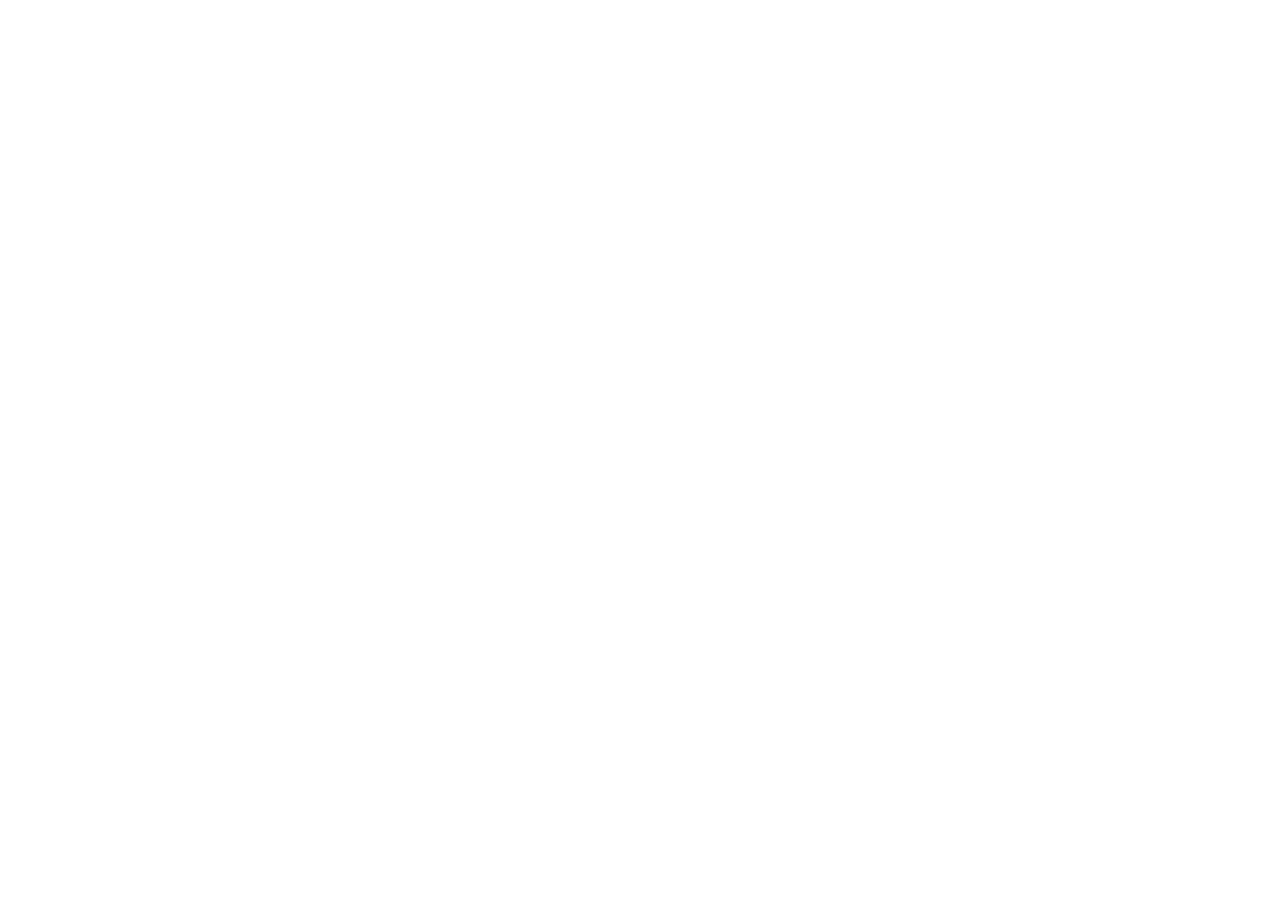
==== index.html @ 42816114 "Created landing page template, along with css and scripts folders" ====
<!doctype html>
<html lang="en">
  <head>
    <meta charset="utf-8">
    <meta name="viewport" content="width=device-width, initial-scale=1">
    <title>MarketNest | Add-tag-line</title>
    <!-- Stylesheets -->
    <link href="https://cdn.jsdelivr.net/npm/bootstrap@5.3.3/dist/css/bootstrap.min.css" rel="stylesheet" integrity="sha384-QWTKZyjpPEjISv5WaRU9OFeRpok6YctnYmDr5pNlyT2bRjXh0JMhjY6hW+ALEwIH" crossorigin="anonymous">
    <link href="css/styles.css" rel="stylesheet"/>
  </head>
  <body>
    <!-- NavBar-->
     <nav></nav>

     <!-- Header Content -->
     <header></header>

     <main>
        <!-- Service Section -->
         <section></section>

     </main>

     <!-- Footer -->
      <footer></footer>

    <!-- Scripts -->
    <script src="https://cdn.jsdelivr.net/npm/bootstrap@5.3.3/dist/js/bootstrap.bundle.min.js" integrity="sha384-YvpcrYf0tY3lHB60NNkmXc5s9fDVZLESaAA55NDzOxhy9GkcIdslK1eN7N6jIeHz" crossorigin="anonymous"></script>
    <script src="https://cdn.jsdelivr.net/npm/@popperjs/core@2.11.8/dist/umd/popper.min.js" integrity="sha384-I7E8VVD/ismYTF4hNIPjVp/Zjvgyol6VFvRkX/vR+Vc4jQkC+hVqc2pM8ODewa9r" crossorigin="anonymous"></script>
    <script src="https://cdn.jsdelivr.net/npm/bootstrap@5.3.3/dist/js/bootstrap.min.js" integrity="sha384-0pUGZvbkm6XF6gxjEnlmuGrJXVbNuzT9qBBavbLwCsOGabYfZo0T0to5eqruptLy" crossorigin="anonymous"></script>
    <script src="js/scripts.js"></script>
  </body>
</html>
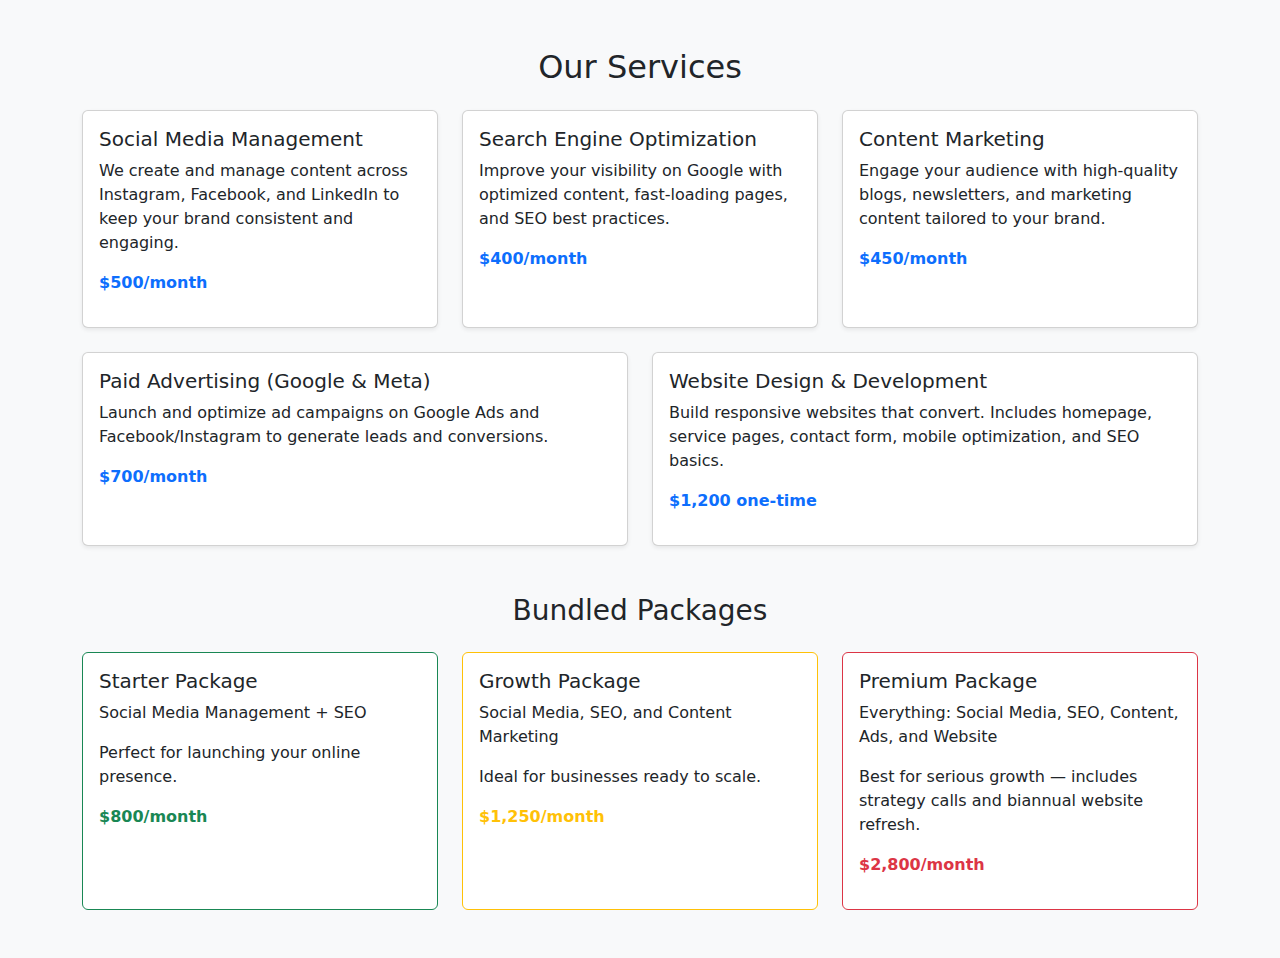
==== commit 38c9205c: "Added Service Section and custom CSS styling" ====
--- a/index.html
+++ b/index.html
@@ -17,7 +17,114 @@
 
      <main>
         <!-- Service Section -->
-         <section></section>
+         <section>
+          <section id="services" class="py-5 bg-light">
+            <div class="container">
+              <h2 class="text-center mb-4">Our Services</h2>
+              <div class="row g-4">
+          
+                <!-- Service Card: Social Media Management -->
+                <div class="col-md-4">
+                  <div class="card h-100 shadow-sm">
+                    <div class="card-body">
+                      <h5 class="card-title">Social Media Management</h5>
+                      <p class="card-text">We create and manage content across Instagram, Facebook, and LinkedIn to keep your brand consistent and engaging.</p>
+                      <p class="text-primary fw-bold">$500/month</p>
+                    </div>
+                  </div>
+                </div>
+          
+                <!-- Service Card: SEO -->
+                <div class="col-md-4">
+                  <div class="card h-100 shadow-sm">
+                    <div class="card-body">
+                      <h5 class="card-title">Search Engine Optimization</h5>
+                      <p class="card-text">Improve your visibility on Google with optimized content, fast-loading pages, and SEO best practices.</p>
+                      <p class="text-primary fw-bold">$400/month</p>
+                    </div>
+                  </div>
+                </div>
+          
+                <!-- Service Card: Content Marketing -->
+                <div class="col-md-4">
+                  <div class="card h-100 shadow-sm">
+                    <div class="card-body">
+                      <h5 class="card-title">Content Marketing</h5>
+                      <p class="card-text">Engage your audience with high-quality blogs, newsletters, and marketing content tailored to your brand.</p>
+                      <p class="text-primary fw-bold">$450/month</p>
+                    </div>
+                  </div>
+                </div>
+          
+                <!-- Service Card: Paid Advertising -->
+                <div class="col-md-6">
+                  <div class="card h-100 shadow-sm">
+                    <div class="card-body">
+                      <h5 class="card-title">Paid Advertising (Google & Meta)</h5>
+                      <p class="card-text">Launch and optimize ad campaigns on Google Ads and Facebook/Instagram to generate leads and conversions.</p>
+                      <p class="text-primary fw-bold">$700/month</p>
+                    </div>
+                  </div>
+                </div>
+          
+                <!-- Service Card: Website Design -->
+                <div class="col-md-6">
+                  <div class="card h-100 shadow-sm">
+                    <div class="card-body">
+                      <h5 class="card-title">Website Design & Development</h5>
+                      <p class="card-text">Build responsive websites that convert. Includes homepage, service pages, contact form, mobile optimization, and SEO basics.</p>
+                      <p class="text-primary fw-bold">$1,200 one-time</p>
+                    </div>
+                  </div>
+                </div>
+          
+              </div>
+          
+              <!-- Bundled Packages -->
+              <div class="mt-5">
+                <h3 class="text-center mb-4">Bundled Packages</h3>
+                <div class="row g-4">
+          
+                  <div class="col-md-4">
+                    <div class="card border-success h-100">
+                      <div class="card-body">
+                        <h5 class="card-title">Starter Package</h5>
+                        <p class="card-text">Social Media Management + SEO</p>
+                        <p class="card-text">Perfect for launching your online presence.</p>
+                        <p class="text-success fw-bold">$800/month</p>
+                      </div>
+                    </div>
+                  </div>
+          
+                  <div class="col-md-4">
+                    <div class="card border-warning h-100">
+                      <div class="card-body">
+                        <h5 class="card-title">Growth Package</h5>
+                        <p class="card-text">Social Media, SEO, and Content Marketing</p>
+                        <p class="card-text">Ideal for businesses ready to scale.</p>
+                        <p class="text-warning fw-bold">$1,250/month</p>
+                      </div>
+                    </div>
+                  </div>
+          
+                  <div class="col-md-4">
+                    <div class="card border-danger h-100">
+                      <div class="card-body">
+                        <h5 class="card-title">Premium Package</h5>
+                        <p class="card-text">Everything: Social Media, SEO, Content, Ads, and Website</p>
+                        <p class="card-text">Best for serious growth — includes strategy calls and biannual website refresh.</p>
+                        <p class="text-danger fw-bold">$2,800/month</p>
+                      </div>
+                    </div>
+                  </div>
+          
+                </div>
+              </div>
+          
+            </div>
+          </section>
+          
+         </section>
 
      </main>
 
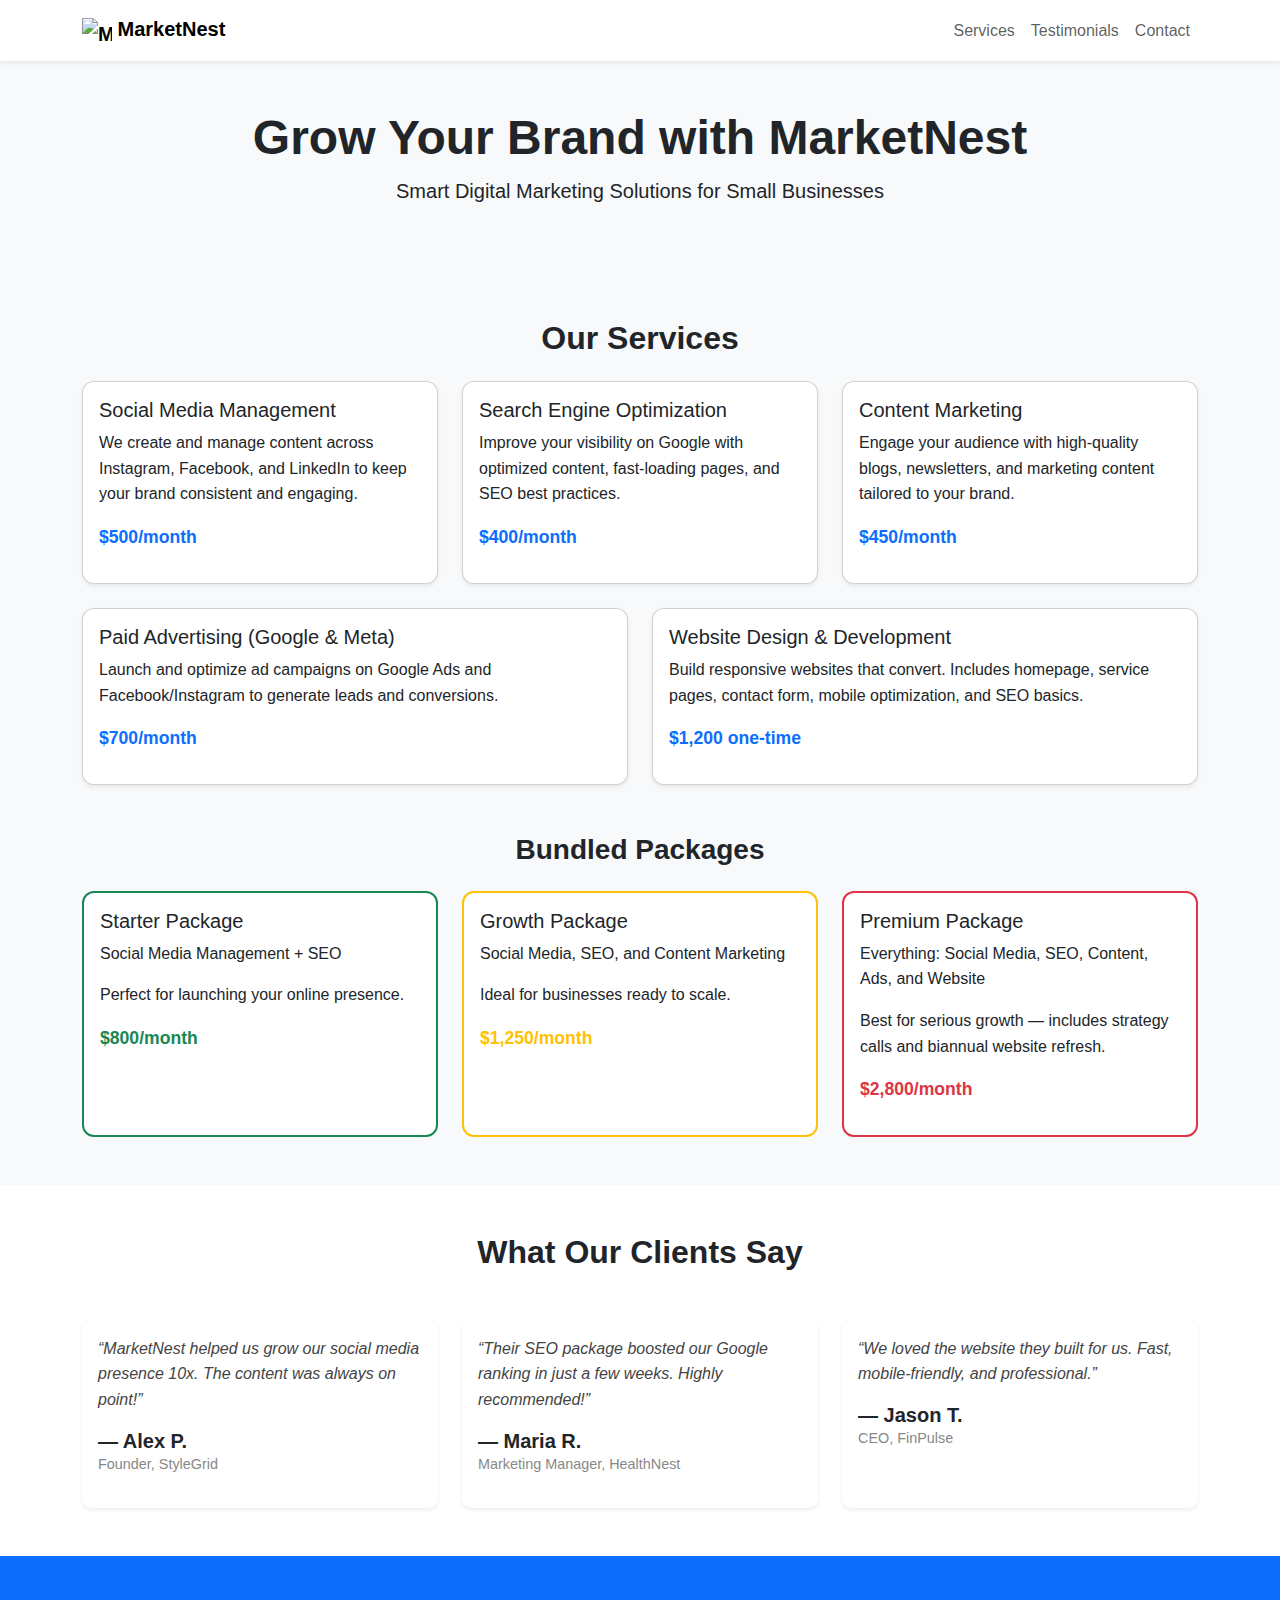
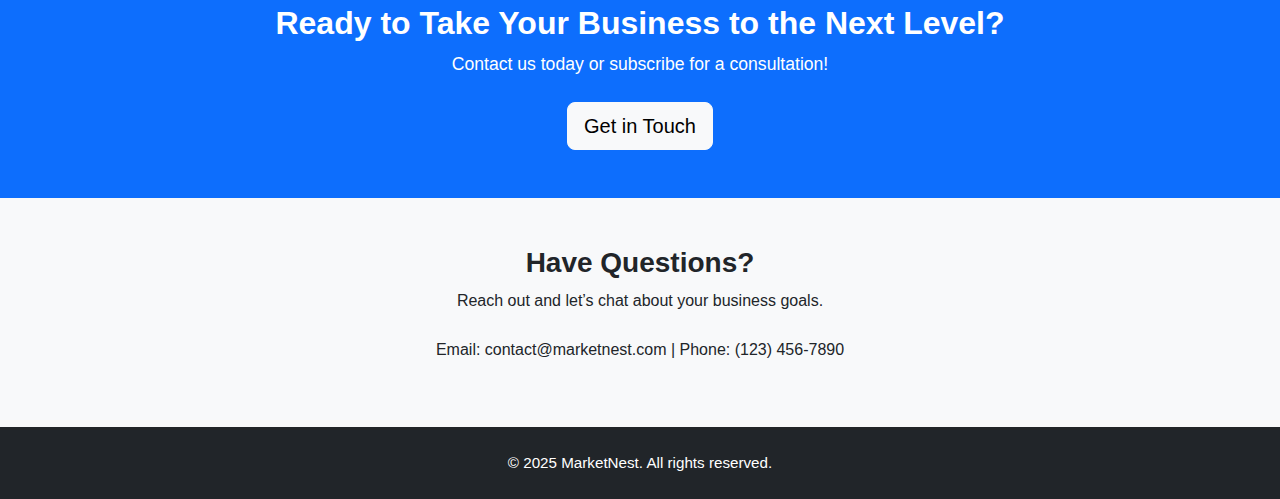
==== commit 8b0f7957: "Initial landing page with services, testimonials, and CTA" ====
--- a/index.html
+++ b/index.html
@@ -3,138 +3,198 @@
   <head>
     <meta charset="utf-8">
     <meta name="viewport" content="width=device-width, initial-scale=1">
-    <title>MarketNest | Add-tag-line</title>
+    <title>MarketNest | Your Digital Growth Partner</title>
     <!-- Stylesheets -->
-    <link href="https://cdn.jsdelivr.net/npm/bootstrap@5.3.3/dist/css/bootstrap.min.css" rel="stylesheet" integrity="sha384-QWTKZyjpPEjISv5WaRU9OFeRpok6YctnYmDr5pNlyT2bRjXh0JMhjY6hW+ALEwIH" crossorigin="anonymous">
-    <link href="css/styles.css" rel="stylesheet"/>
+    <link href="https://cdn.jsdelivr.net/npm/bootstrap@5.3.3/dist/css/bootstrap.min.css" rel="stylesheet">
+    <link href="style.css" rel="stylesheet"/>
   </head>
   <body>
-    <!-- NavBar-->
-     <nav></nav>
-
-     <!-- Header Content -->
-     <header></header>
-
-     <main>
-        <!-- Service Section -->
-         <section>
-          <section id="services" class="py-5 bg-light">
-            <div class="container">
-              <h2 class="text-center mb-4">Our Services</h2>
-              <div class="row g-4">
-          
-                <!-- Service Card: Social Media Management -->
-                <div class="col-md-4">
-                  <div class="card h-100 shadow-sm">
-                    <div class="card-body">
-                      <h5 class="card-title">Social Media Management</h5>
-                      <p class="card-text">We create and manage content across Instagram, Facebook, and LinkedIn to keep your brand consistent and engaging.</p>
-                      <p class="text-primary fw-bold">$500/month</p>
-                    </div>
+
+    <!-- NavBar -->
+    <nav class="navbar navbar-expand-lg navbar-light bg-white shadow-sm">
+      <div class="container">
+        <a class="navbar-brand fw-bold" href="#">
+          <img src="logo.png" alt="MarketNest Logo" width="30" height="30" class="d-inline-block align-text-top">
+          MarketNest
+        </a>
+        <button class="navbar-toggler" type="button" data-bs-toggle="collapse" data-bs-target="#navbarNav">
+          <span class="navbar-toggler-icon"></span>
+        </button>
+        <div class="collapse navbar-collapse" id="navbarNav">
+          <ul class="navbar-nav ms-auto">
+            <li class="nav-item"><a class="nav-link" href="#services">Services</a></li>
+            <li class="nav-item"><a class="nav-link" href="#testimonials">Testimonials</a></li>
+            <li class="nav-item"><a class="nav-link" href="#contact">Contact</a></li>
+          </ul>
+        </div>
+      </div>
+    </nav>
+
+    <!-- Header -->
+    <header class="py-5 bg-light text-center">
+      <div class="container">
+        <h1 class="display-5 fw-bold">Grow Your Brand with MarketNest</h1>
+        <p class="lead">Smart Digital Marketing Solutions for Small Businesses</p>
+      </div>
+    </header>
+
+    <main>
+      <!-- Services Section -->
+      <section id="services" class="py-5 bg-light">
+        <div class="container">
+          <h2 class="text-center mb-4">Our Services</h2>
+          <div class="row g-4">
+            <div class="col-md-4">
+              <div class="card h-100 shadow-sm">
+                <div class="card-body">
+                  <h5 class="card-title">Social Media Management</h5>
+                  <p class="card-text">We create and manage content across Instagram, Facebook, and LinkedIn to keep your brand consistent and engaging.</p>
+                  <p class="text-primary fw-bold">$500/month</p>
+                </div>
+              </div>
+            </div>
+            <div class="col-md-4">
+              <div class="card h-100 shadow-sm">
+                <div class="card-body">
+                  <h5 class="card-title">Search Engine Optimization</h5>
+                  <p class="card-text">Improve your visibility on Google with optimized content, fast-loading pages, and SEO best practices.</p>
+                  <p class="text-primary fw-bold">$400/month</p>
+                </div>
+              </div>
+            </div>
+            <div class="col-md-4">
+              <div class="card h-100 shadow-sm">
+                <div class="card-body">
+                  <h5 class="card-title">Content Marketing</h5>
+                  <p class="card-text">Engage your audience with high-quality blogs, newsletters, and marketing content tailored to your brand.</p>
+                  <p class="text-primary fw-bold">$450/month</p>
+                </div>
+              </div>
+            </div>
+            <div class="col-md-6">
+              <div class="card h-100 shadow-sm">
+                <div class="card-body">
+                  <h5 class="card-title">Paid Advertising (Google & Meta)</h5>
+                  <p class="card-text">Launch and optimize ad campaigns on Google Ads and Facebook/Instagram to generate leads and conversions.</p>
+                  <p class="text-primary fw-bold">$700/month</p>
+                </div>
+              </div>
+            </div>
+            <div class="col-md-6">
+              <div class="card h-100 shadow-sm">
+                <div class="card-body">
+                  <h5 class="card-title">Website Design & Development</h5>
+                  <p class="card-text">Build responsive websites that convert. Includes homepage, service pages, contact form, mobile optimization, and SEO basics.</p>
+                  <p class="text-primary fw-bold">$1,200 one-time</p>
+                </div>
+              </div>
+            </div>
+          </div>
+
+          <!-- Bundled Packages -->
+          <div class="mt-5">
+            <h3 class="text-center mb-4">Bundled Packages</h3>
+            <div class="row g-4">
+              <div class="col-md-4">
+                <div class="card border-success h-100">
+                  <div class="card-body">
+                    <h5 class="card-title">Starter Package</h5>
+                    <p class="card-text">Social Media Management + SEO</p>
+                    <p class="card-text">Perfect for launching your online presence.</p>
+                    <p class="text-success fw-bold">$800/month</p>
                   </div>
                 </div>
-          
-                <!-- Service Card: SEO -->
-                <div class="col-md-4">
-                  <div class="card h-100 shadow-sm">
-                    <div class="card-body">
-                      <h5 class="card-title">Search Engine Optimization</h5>
-                      <p class="card-text">Improve your visibility on Google with optimized content, fast-loading pages, and SEO best practices.</p>
-                      <p class="text-primary fw-bold">$400/month</p>
-                    </div>
+              </div>
+              <div class="col-md-4">
+                <div class="card border-warning h-100">
+                  <div class="card-body">
+                    <h5 class="card-title">Growth Package</h5>
+                    <p class="card-text">Social Media, SEO, and Content Marketing</p>
+                    <p class="card-text">Ideal for businesses ready to scale.</p>
+                    <p class="text-warning fw-bold">$1,250/month</p>
                   </div>
                 </div>
-          
-                <!-- Service Card: Content Marketing -->
-                <div class="col-md-4">
-                  <div class="card h-100 shadow-sm">
-                    <div class="card-body">
-                      <h5 class="card-title">Content Marketing</h5>
-                      <p class="card-text">Engage your audience with high-quality blogs, newsletters, and marketing content tailored to your brand.</p>
-                      <p class="text-primary fw-bold">$450/month</p>
-                    </div>
+              </div>
+              <div class="col-md-4">
+                <div class="card border-danger h-100">
+                  <div class="card-body">
+                    <h5 class="card-title">Premium Package</h5>
+                    <p class="card-text">Everything: Social Media, SEO, Content, Ads, and Website</p>
+                    <p class="card-text">Best for serious growth — includes strategy calls and biannual website refresh.</p>
+                    <p class="text-danger fw-bold">$2,800/month</p>
                   </div>
                 </div>
-          
-                <!-- Service Card: Paid Advertising -->
-                <div class="col-md-6">
-                  <div class="card h-100 shadow-sm">
-                    <div class="card-body">
-                      <h5 class="card-title">Paid Advertising (Google & Meta)</h5>
-                      <p class="card-text">Launch and optimize ad campaigns on Google Ads and Facebook/Instagram to generate leads and conversions.</p>
-                      <p class="text-primary fw-bold">$700/month</p>
-                    </div>
-                  </div>
-                </div>
-          
-                <!-- Service Card: Website Design -->
-                <div class="col-md-6">
-                  <div class="card h-100 shadow-sm">
-                    <div class="card-body">
-                      <h5 class="card-title">Website Design & Development</h5>
-                      <p class="card-text">Build responsive websites that convert. Includes homepage, service pages, contact form, mobile optimization, and SEO basics.</p>
-                      <p class="text-primary fw-bold">$1,200 one-time</p>
-                    </div>
-                  </div>
-                </div>
-          
-              </div>
-          
-              <!-- Bundled Packages -->
-              <div class="mt-5">
-                <h3 class="text-center mb-4">Bundled Packages</h3>
-                <div class="row g-4">
-          
-                  <div class="col-md-4">
-                    <div class="card border-success h-100">
-                      <div class="card-body">
-                        <h5 class="card-title">Starter Package</h5>
-                        <p class="card-text">Social Media Management + SEO</p>
-                        <p class="card-text">Perfect for launching your online presence.</p>
-                        <p class="text-success fw-bold">$800/month</p>
-                      </div>
-                    </div>
-                  </div>
-          
-                  <div class="col-md-4">
-                    <div class="card border-warning h-100">
-                      <div class="card-body">
-                        <h5 class="card-title">Growth Package</h5>
-                        <p class="card-text">Social Media, SEO, and Content Marketing</p>
-                        <p class="card-text">Ideal for businesses ready to scale.</p>
-                        <p class="text-warning fw-bold">$1,250/month</p>
-                      </div>
-                    </div>
-                  </div>
-          
-                  <div class="col-md-4">
-                    <div class="card border-danger h-100">
-                      <div class="card-body">
-                        <h5 class="card-title">Premium Package</h5>
-                        <p class="card-text">Everything: Social Media, SEO, Content, Ads, and Website</p>
-                        <p class="card-text">Best for serious growth — includes strategy calls and biannual website refresh.</p>
-                        <p class="text-danger fw-bold">$2,800/month</p>
-                      </div>
-                    </div>
-                  </div>
-          
-                </div>
-              </div>
-          
-            </div>
-          </section>
-          
-         </section>
-
-     </main>
-
-     <!-- Footer -->
-      <footer></footer>
+              </div>
+            </div>
+          </div>
+
+        </div>
+      </section>
+
+      <!-- Testimonials Section -->
+      <section id="testimonials" class="py-5 bg-white">
+        <div class="container">
+          <h2 class="text-center mb-5">What Our Clients Say</h2>
+          <div class="row g-4">
+            <div class="col-md-4">
+              <div class="card h-100 shadow-sm">
+                <div class="card-body">
+                  <p class="card-text">“MarketNest helped us grow our social media presence 10x. The content was always on point!”</p>
+                  <h5 class="card-title mt-3 mb-0">— Alex P.</h5>
+                  <p class="text-muted">Founder, StyleGrid</p>
+                </div>
+              </div>
+            </div>
+            <div class="col-md-4">
+              <div class="card h-100 shadow-sm">
+                <div class="card-body">
+                  <p class="card-text">“Their SEO package boosted our Google ranking in just a few weeks. Highly recommended!”</p>
+                  <h5 class="card-title mt-3 mb-0">— Maria R.</h5>
+                  <p class="text-muted">Marketing Manager, HealthNest</p>
+                </div>
+              </div>
+            </div>
+            <div class="col-md-4">
+              <div class="card h-100 shadow-sm">
+                <div class="card-body">
+                  <p class="card-text">“We loved the website they built for us. Fast, mobile-friendly, and professional.”</p>
+                  <h5 class="card-title mt-3 mb-0">— Jason T.</h5>
+                  <p class="text-muted">CEO, FinPulse</p>
+                </div>
+              </div>
+            </div>
+          </div>
+        </div>
+      </section>
+
+      <!-- Call to Action -->
+      <section id="cta" class="py-5 bg-primary text-white text-center">
+        <div class="container">
+          <h2>Ready to Take Your Business to the Next Level?</h2>
+          <p class="mb-4">Contact us today or subscribe for a consultation!</p>
+          <a href="#contact" class="btn btn-light btn-lg">Get in Touch</a>
+        </div>
+      </section>
+
+      <!-- Contact Teaser -->
+      <section id="contact" class="py-5 bg-light text-center">
+        <div class="container">
+          <h3>Have Questions?</h3>
+          <p class="mb-4">Reach out and let’s chat about your business goals.</p>
+          <p>Email: contact@marketnest.com | Phone: (123) 456-7890</p>
+        </div>
+      </section>
+    </main>
+
+    <!-- Footer -->
+    <footer class="py-4 bg-dark text-white text-center">
+      <div class="container">
+        <p class="mb-0">&copy; 2025 MarketNest. All rights reserved.</p>
+      </div>
+    </footer>
 
     <!-- Scripts -->
-    <script src="https://cdn.jsdelivr.net/npm/bootstrap@5.3.3/dist/js/bootstrap.bundle.min.js" integrity="sha384-YvpcrYf0tY3lHB60NNkmXc5s9fDVZLESaAA55NDzOxhy9GkcIdslK1eN7N6jIeHz" crossorigin="anonymous"></script>
-    <script src="https://cdn.jsdelivr.net/npm/@popperjs/core@2.11.8/dist/umd/popper.min.js" integrity="sha384-I7E8VVD/ismYTF4hNIPjVp/Zjvgyol6VFvRkX/vR+Vc4jQkC+hVqc2pM8ODewa9r" crossorigin="anonymous"></script>
-    <script src="https://cdn.jsdelivr.net/npm/bootstrap@5.3.3/dist/js/bootstrap.min.js" integrity="sha384-0pUGZvbkm6XF6gxjEnlmuGrJXVbNuzT9qBBavbLwCsOGabYfZo0T0to5eqruptLy" crossorigin="anonymous"></script>
+    <script src="https://cdn.jsdelivr.net/npm/bootstrap@5.3.3/dist/js/bootstrap.bundle.min.js"></script>
     <script src="js/scripts.js"></script>
   </body>
-</html>+</html>
--- a/style.css
+++ b/style.css
@@ -0,0 +1,96 @@
+/* General page styling */
+body {
+    font-family: 'Segoe UI', Tahoma, Geneva, Verdana, sans-serif;
+    line-height: 1.6;
+    background-color: #f8f9fa;
+  }
+  
+  /* Section Titles */
+  h2, h3 {
+    font-weight: 700;
+  }
+  
+  /* Service Cards */
+  .card {
+    border-radius: 12px;
+    transition: transform 0.2s ease, box-shadow 0.2s ease;
+  }
+  
+  .card:hover {
+    transform: translateY(-5px);
+    box-shadow: 0 10px 20px rgba(0,0,0,0.1);
+  }
+  
+  /* Price Styling */
+  .card .fw-bold {
+    font-size: 1.1rem;
+    margin-top: 10px;
+  }
+  
+  /* Section Padding */
+  section {
+    padding-top: 3rem;
+    padding-bottom: 3rem;
+  }
+  
+  /* Bundled Package Cards */
+  .card.border-success {
+    border-width: 2px !important;
+  }
+  .card.border-warning {
+    border-width: 2px !important;
+  }
+  .card.border-danger {
+    border-width: 2px !important;
+  }
+  
+
+  /* Testimonials Section */
+#testimonials .card {
+  border-radius: 10px;
+  border: none;
+  transition: transform 0.3s ease, box-shadow 0.3s ease;
+}
+
+#testimonials .card:hover {
+  transform: translateY(-5px);
+  box-shadow: 0 12px 24px rgba(0, 0, 0, 0.08);
+}
+
+#testimonials .card-text {
+  font-style: italic;
+  color: #444;
+}
+
+#testimonials .card-title {
+  font-weight: 600;
+  margin-top: 1rem;
+}
+
+#testimonials .text-muted {
+  font-size: 0.9rem;
+  color: #888 !important;
+}
+
+/* Call to Action */
+#cta h2 {
+  font-size: 2rem;
+}
+#cta p {
+  font-size: 1.1rem;
+}
+
+/* Footer */
+footer {
+  font-size: 0.95rem;
+}
+
+/* Responsive Fixes */
+@media (max-width: 768px) {
+  .navbar-brand {
+    font-size: 1.2rem;
+  }
+  #cta h2 {
+    font-size: 1.5rem;
+  }
+}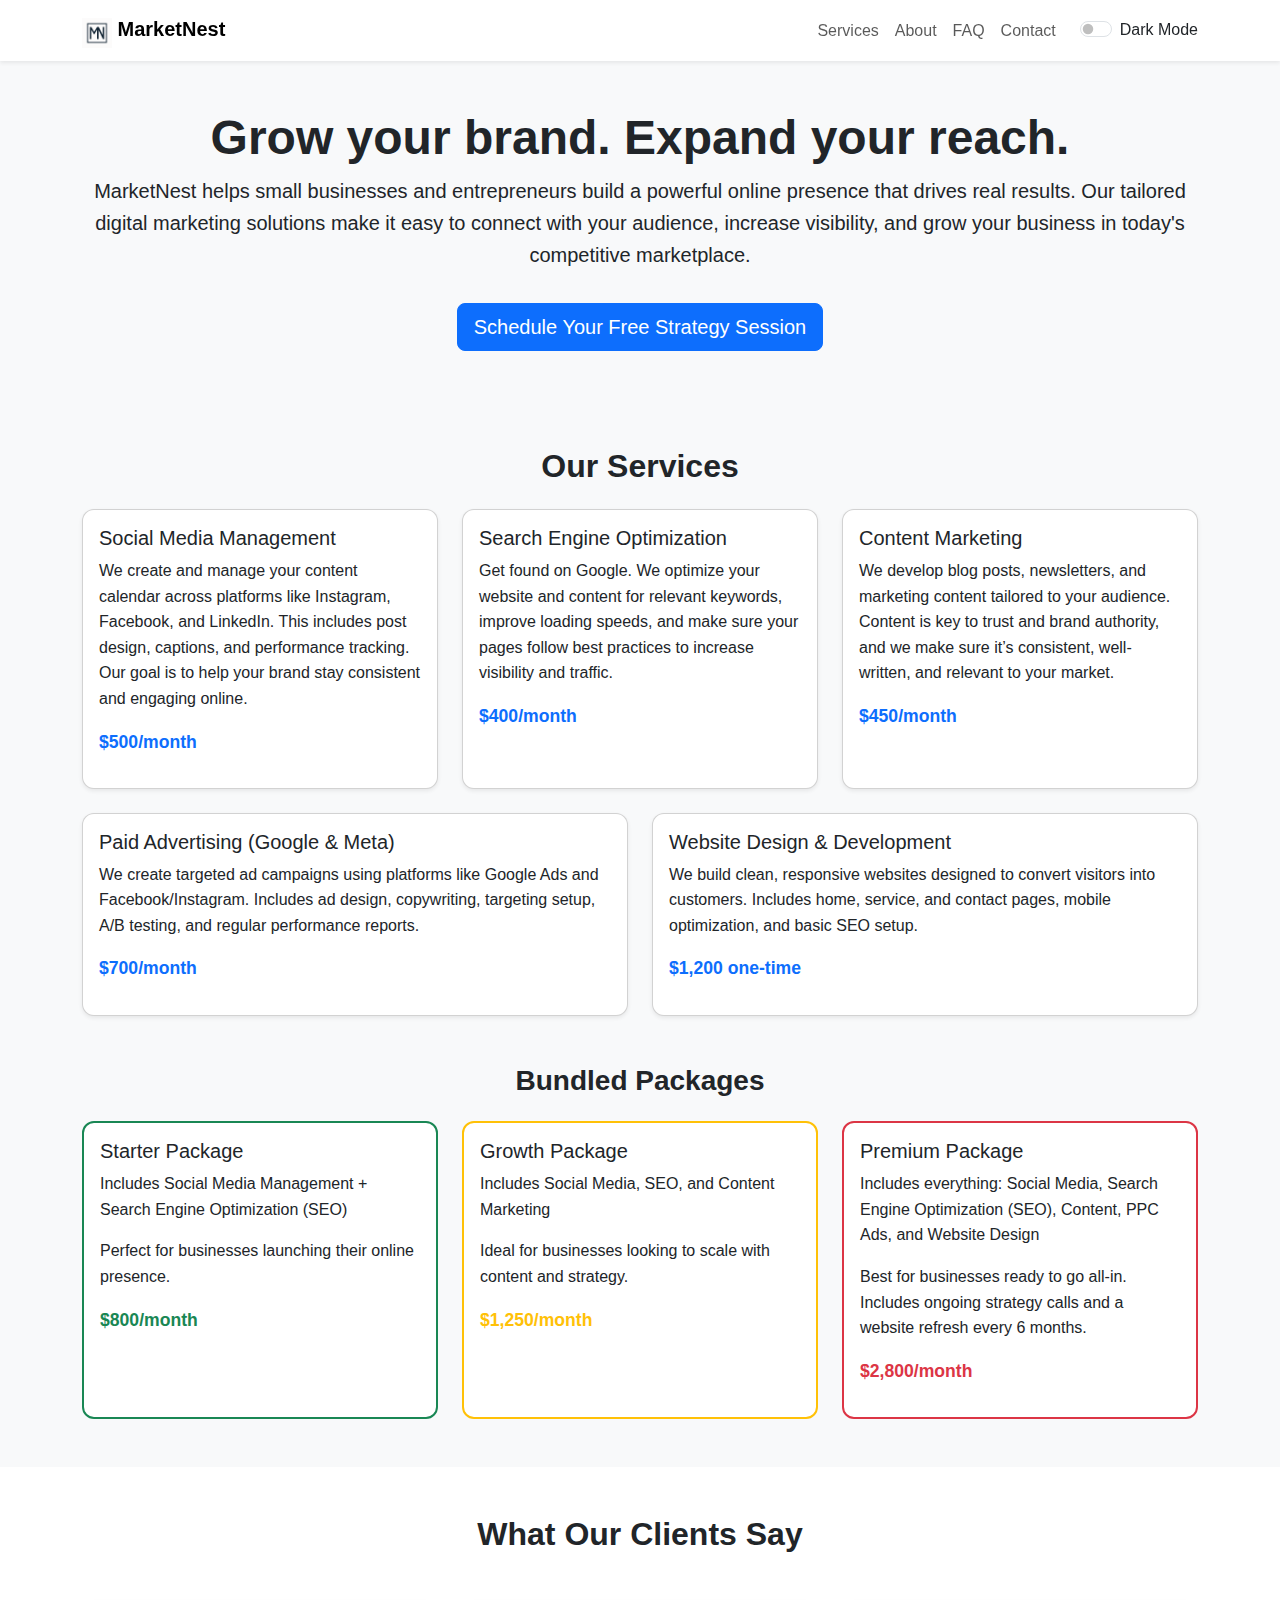
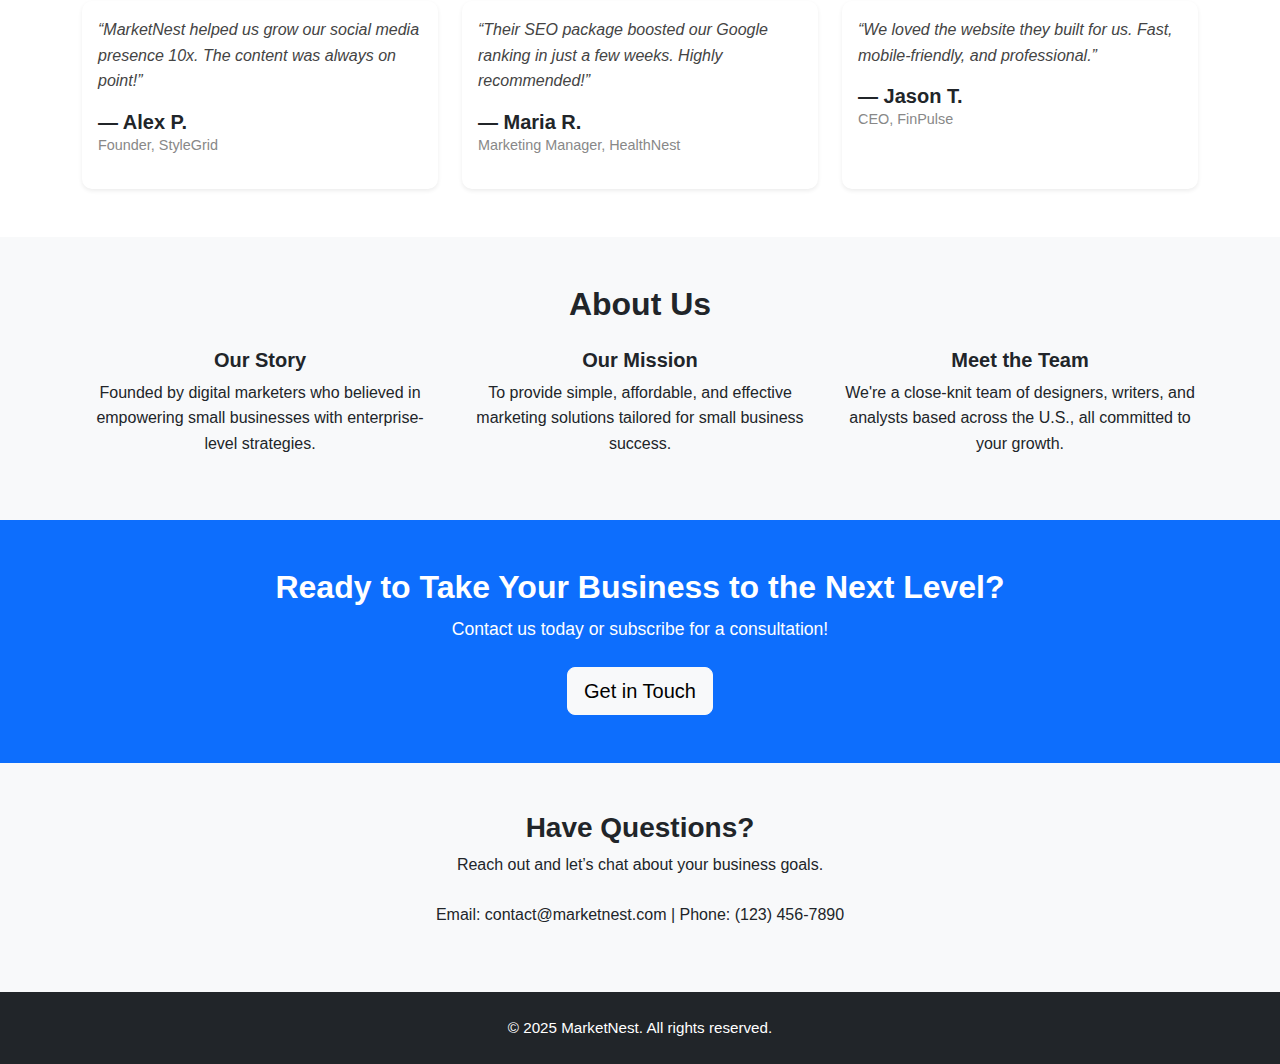
==== commit b1c3c966: "Updated the landing page, added links to each tab and also added the nav and other sections just for" ====
--- a/index.html
+++ b/index.html
@@ -1,200 +1,245 @@
 <!doctype html>
 <html lang="en">
-  <head>
-    <meta charset="utf-8">
-    <meta name="viewport" content="width=device-width, initial-scale=1">
-    <title>MarketNest | Your Digital Growth Partner</title>
-    <!-- Stylesheets -->
-    <link href="https://cdn.jsdelivr.net/npm/bootstrap@5.3.3/dist/css/bootstrap.min.css" rel="stylesheet">
-    <link href="style.css" rel="stylesheet"/>
-  </head>
-  <body>
-
-    <!-- NavBar -->
-    <nav class="navbar navbar-expand-lg navbar-light bg-white shadow-sm">
-      <div class="container">
-        <a class="navbar-brand fw-bold" href="#">
-          <img src="logo.png" alt="MarketNest Logo" width="30" height="30" class="d-inline-block align-text-top">
-          MarketNest
-        </a>
-        <button class="navbar-toggler" type="button" data-bs-toggle="collapse" data-bs-target="#navbarNav">
-          <span class="navbar-toggler-icon"></span>
-        </button>
-        <div class="collapse navbar-collapse" id="navbarNav">
-          <ul class="navbar-nav ms-auto">
-            <li class="nav-item"><a class="nav-link" href="#services">Services</a></li>
-            <li class="nav-item"><a class="nav-link" href="#testimonials">Testimonials</a></li>
-            <li class="nav-item"><a class="nav-link" href="#contact">Contact</a></li>
-          </ul>
-        </div>
-      </div>
-    </nav>
-
-    <!-- Header -->
-    <header class="py-5 bg-light text-center">
-      <div class="container">
-        <h1 class="display-5 fw-bold">Grow Your Brand with MarketNest</h1>
-        <p class="lead">Smart Digital Marketing Solutions for Small Businesses</p>
-      </div>
-    </header>
-
-    <main>
-      <!-- Services Section -->
-      <section id="services" class="py-5 bg-light">
-        <div class="container">
-          <h2 class="text-center mb-4">Our Services</h2>
+<head>
+  <meta charset="utf-8">
+  <meta name="viewport" content="width=device-width, initial-scale=1">
+  <title>MarketNest | Your Digital Growth Partner</title>
+  <link href="https://cdn.jsdelivr.net/npm/bootstrap@5.3.3/dist/css/bootstrap.min.css" rel="stylesheet">
+  <link href="style.css" rel="stylesheet"/>
+</head>
+<body>
+
+  <!-- NavBar -->
+  <nav class="navbar navbar-expand-lg navbar-light bg-white shadow-sm sticky-top">
+    <div class="container">
+      <a class="navbar-brand fw-bold" href="#">
+        <img src="logo.png" alt="MarketNest Logo" width="30" height="30" class="d-inline-block align-text-top">
+        MarketNest
+      </a>
+      <button class="navbar-toggler" type="button" data-bs-toggle="collapse" data-bs-target="#navbarNav">
+        <span class="navbar-toggler-icon"></span>
+      </button>
+      <div class="collapse navbar-collapse" id="navbarNav">
+        <ul class="navbar-nav ms-auto align-items-center">
+          <li class="nav-item"><a class="nav-link" href="services.html">Services</a></li>
+          <li class="nav-item"><a class="nav-link" href="about.html">About</a></li>
+          <li class="nav-item"><a class="nav-link" href="faq.html">FAQ</a></li>
+          <li class="nav-item"><a class="nav-link" href="contact.html">Contact</a></li>
+          <li class="nav-item ps-3">
+            <div class="form-check form-switch">
+              <input class="form-check-input" type="checkbox" id="darkModeToggle">
+              <label class="form-check-label" for="darkModeToggle">Dark Mode</label>
+            </div>
+          </li>
+        </ul>
+      </div>
+    </div>
+  </nav>
+
+  <!-- Header -->
+  <header class="py-5 bg-light text-center">
+    <div class="container">
+      <h1 class="display-5 fw-bold">Grow your brand. Expand your reach.</h1>
+      <p class="lead">
+        MarketNest helps small businesses and entrepreneurs build a powerful online presence that drives real results.
+        Our tailored digital marketing solutions make it easy to connect with your audience, increase visibility, and grow your business in today's competitive marketplace.
+      </p>
+      <a href="#contact" class="btn btn-primary btn-lg mt-3">Schedule Your Free Strategy Session</a>
+    </div>
+  </header>
+
+  <main>
+
+    <!-- Services Section -->
+    <section id="services" class="py-5 bg-light">
+      <div class="container">
+        <h2 class="text-center mb-4">Our Services</h2>
+        <div class="row g-4">
+          <div class="col-md-4">
+            <div class="card h-100 shadow-sm">
+              <div class="card-body">
+                <h5 class="card-title">Social Media Management</h5>
+                <p class="card-text">We create and manage your content calendar across platforms like Instagram, Facebook, and LinkedIn. This includes post design, captions, and performance tracking. Our goal is to help your brand stay consistent and engaging online.</p>
+                <p class="text-primary fw-bold">$500/month</p>
+              </div>
+            </div>
+          </div>
+          <div class="col-md-4">
+            <div class="card h-100 shadow-sm">
+              <div class="card-body">
+                <h5 class="card-title">Search Engine Optimization</h5>
+                <p class="card-text">Get found on Google. We optimize your website and content for relevant keywords, improve loading speeds, and make sure your pages follow best practices to increase visibility and traffic.</p>
+                <p class="text-primary fw-bold">$400/month</p>
+              </div>
+            </div>
+          </div>
+          <div class="col-md-4">
+            <div class="card h-100 shadow-sm">
+              <div class="card-body">
+                <h5 class="card-title">Content Marketing</h5>
+                <p class="card-text">We develop blog posts, newsletters, and marketing content tailored to your audience. Content is key to trust and brand authority, and we make sure it’s consistent, well-written, and relevant to your market.</p>
+                <p class="text-primary fw-bold">$450/month</p>
+              </div>
+            </div>
+          </div>
+          <div class="col-md-6">
+            <div class="card h-100 shadow-sm">
+              <div class="card-body">
+                <h5 class="card-title">Paid Advertising (Google & Meta)</h5>
+                <p class="card-text">We create targeted ad campaigns using platforms like Google Ads and Facebook/Instagram. Includes ad design, copywriting, targeting setup, A/B testing, and regular performance reports.</p>
+                <p class="text-primary fw-bold">$700/month</p>
+              </div>
+            </div>
+          </div>
+          <div class="col-md-6">
+            <div class="card h-100 shadow-sm">
+              <div class="card-body">
+                <h5 class="card-title">Website Design & Development</h5>
+                <p class="card-text">We build clean, responsive websites designed to convert visitors into customers. Includes home, service, and contact pages, mobile optimization, and basic SEO setup.</p>
+                <p class="text-primary fw-bold">$1,200 one-time</p>
+              </div>
+            </div>
+          </div>
+        </div>
+
+        <!-- Bundled Packages -->
+        <div class="mt-5">
+          <h3 class="text-center mb-4">Bundled Packages</h3>
           <div class="row g-4">
             <div class="col-md-4">
-              <div class="card h-100 shadow-sm">
+              <div class="card border-success h-100">
                 <div class="card-body">
-                  <h5 class="card-title">Social Media Management</h5>
-                  <p class="card-text">We create and manage content across Instagram, Facebook, and LinkedIn to keep your brand consistent and engaging.</p>
-                  <p class="text-primary fw-bold">$500/month</p>
+                  <h5 class="card-title">Starter Package</h5>
+                  <p class="card-text">Includes Social Media Management + Search Engine Optimization (SEO)</p>
+                  <p class="card-text">Perfect for businesses launching their online presence.</p>
+                  <p class="text-success fw-bold">$800/month</p>
                 </div>
               </div>
             </div>
             <div class="col-md-4">
-              <div class="card h-100 shadow-sm">
+              <div class="card border-warning h-100">
                 <div class="card-body">
-                  <h5 class="card-title">Search Engine Optimization</h5>
-                  <p class="card-text">Improve your visibility on Google with optimized content, fast-loading pages, and SEO best practices.</p>
-                  <p class="text-primary fw-bold">$400/month</p>
+                  <h5 class="card-title">Growth Package</h5>
+                  <p class="card-text">Includes Social Media, SEO, and Content Marketing</p>
+                  <p class="card-text">Ideal for businesses looking to scale with content and strategy.</p>
+                  <p class="text-warning fw-bold">$1,250/month</p>
                 </div>
               </div>
             </div>
             <div class="col-md-4">
-              <div class="card h-100 shadow-sm">
+              <div class="card border-danger h-100">
                 <div class="card-body">
-                  <h5 class="card-title">Content Marketing</h5>
-                  <p class="card-text">Engage your audience with high-quality blogs, newsletters, and marketing content tailored to your brand.</p>
-                  <p class="text-primary fw-bold">$450/month</p>
+                  <h5 class="card-title">Premium Package</h5>
+                  <p class="card-text">Includes everything: Social Media, Search Engine Optimization (SEO), Content, PPC Ads, and Website Design</p>
+                  <p class="card-text">Best for businesses ready to go all-in. Includes ongoing strategy calls and a website refresh every 6 months.</p>
+                  <p class="text-danger fw-bold">$2,800/month</p>
                 </div>
               </div>
             </div>
-            <div class="col-md-6">
-              <div class="card h-100 shadow-sm">
-                <div class="card-body">
-                  <h5 class="card-title">Paid Advertising (Google & Meta)</h5>
-                  <p class="card-text">Launch and optimize ad campaigns on Google Ads and Facebook/Instagram to generate leads and conversions.</p>
-                  <p class="text-primary fw-bold">$700/month</p>
-                </div>
-              </div>
-            </div>
-            <div class="col-md-6">
-              <div class="card h-100 shadow-sm">
-                <div class="card-body">
-                  <h5 class="card-title">Website Design & Development</h5>
-                  <p class="card-text">Build responsive websites that convert. Includes homepage, service pages, contact form, mobile optimization, and SEO basics.</p>
-                  <p class="text-primary fw-bold">$1,200 one-time</p>
-                </div>
-              </div>
-            </div>
-          </div>
-
-          <!-- Bundled Packages -->
-          <div class="mt-5">
-            <h3 class="text-center mb-4">Bundled Packages</h3>
-            <div class="row g-4">
-              <div class="col-md-4">
-                <div class="card border-success h-100">
-                  <div class="card-body">
-                    <h5 class="card-title">Starter Package</h5>
-                    <p class="card-text">Social Media Management + SEO</p>
-                    <p class="card-text">Perfect for launching your online presence.</p>
-                    <p class="text-success fw-bold">$800/month</p>
-                  </div>
-                </div>
-              </div>
-              <div class="col-md-4">
-                <div class="card border-warning h-100">
-                  <div class="card-body">
-                    <h5 class="card-title">Growth Package</h5>
-                    <p class="card-text">Social Media, SEO, and Content Marketing</p>
-                    <p class="card-text">Ideal for businesses ready to scale.</p>
-                    <p class="text-warning fw-bold">$1,250/month</p>
-                  </div>
-                </div>
-              </div>
-              <div class="col-md-4">
-                <div class="card border-danger h-100">
-                  <div class="card-body">
-                    <h5 class="card-title">Premium Package</h5>
-                    <p class="card-text">Everything: Social Media, SEO, Content, Ads, and Website</p>
-                    <p class="card-text">Best for serious growth — includes strategy calls and biannual website refresh.</p>
-                    <p class="text-danger fw-bold">$2,800/month</p>
-                  </div>
-                </div>
-              </div>
-            </div>
-          </div>
-
-        </div>
-      </section>
-
-      <!-- Testimonials Section -->
-      <section id="testimonials" class="py-5 bg-white">
-        <div class="container">
-          <h2 class="text-center mb-5">What Our Clients Say</h2>
-          <div class="row g-4">
-            <div class="col-md-4">
-              <div class="card h-100 shadow-sm">
-                <div class="card-body">
-                  <p class="card-text">“MarketNest helped us grow our social media presence 10x. The content was always on point!”</p>
-                  <h5 class="card-title mt-3 mb-0">— Alex P.</h5>
-                  <p class="text-muted">Founder, StyleGrid</p>
-                </div>
-              </div>
-            </div>
-            <div class="col-md-4">
-              <div class="card h-100 shadow-sm">
-                <div class="card-body">
-                  <p class="card-text">“Their SEO package boosted our Google ranking in just a few weeks. Highly recommended!”</p>
-                  <h5 class="card-title mt-3 mb-0">— Maria R.</h5>
-                  <p class="text-muted">Marketing Manager, HealthNest</p>
-                </div>
-              </div>
-            </div>
-            <div class="col-md-4">
-              <div class="card h-100 shadow-sm">
-                <div class="card-body">
-                  <p class="card-text">“We loved the website they built for us. Fast, mobile-friendly, and professional.”</p>
-                  <h5 class="card-title mt-3 mb-0">— Jason T.</h5>
-                  <p class="text-muted">CEO, FinPulse</p>
-                </div>
-              </div>
-            </div>
-          </div>
-        </div>
-      </section>
-
-      <!-- Call to Action -->
-      <section id="cta" class="py-5 bg-primary text-white text-center">
-        <div class="container">
-          <h2>Ready to Take Your Business to the Next Level?</h2>
-          <p class="mb-4">Contact us today or subscribe for a consultation!</p>
-          <a href="#contact" class="btn btn-light btn-lg">Get in Touch</a>
-        </div>
-      </section>
-
-      <!-- Contact Teaser -->
-      <section id="contact" class="py-5 bg-light text-center">
-        <div class="container">
-          <h3>Have Questions?</h3>
-          <p class="mb-4">Reach out and let’s chat about your business goals.</p>
-          <p>Email: contact@marketnest.com | Phone: (123) 456-7890</p>
-        </div>
-      </section>
-    </main>
-
-    <!-- Footer -->
-    <footer class="py-4 bg-dark text-white text-center">
-      <div class="container">
-        <p class="mb-0">&copy; 2025 MarketNest. All rights reserved.</p>
-      </div>
-    </footer>
-
-    <!-- Scripts -->
-    <script src="https://cdn.jsdelivr.net/npm/bootstrap@5.3.3/dist/js/bootstrap.bundle.min.js"></script>
-    <script src="js/scripts.js"></script>
-  </body>
+          </div>
+        </div>
+
+      </div>
+    </section>
+
+    <!-- Testimonials -->
+    <section id="testimonials" class="py-5 bg-white">
+      <div class="container">
+        <h2 class="text-center mb-5">What Our Clients Say</h2>
+        <div class="row g-4">
+          <div class="col-md-4">
+            <div class="card h-100 shadow-sm">
+              <div class="card-body">
+                <p class="card-text">“MarketNest helped us grow our social media presence 10x. The content was always on point!”</p>
+                <h5 class="card-title mt-3 mb-0">— Alex P.</h5>
+                <p class="text-muted">Founder, StyleGrid</p>
+              </div>
+            </div>
+          </div>
+          <div class="col-md-4">
+            <div class="card h-100 shadow-sm">
+              <div class="card-body">
+                <p class="card-text">“Their SEO package boosted our Google ranking in just a few weeks. Highly recommended!”</p>
+                <h5 class="card-title mt-3 mb-0">— Maria R.</h5>
+                <p class="text-muted">Marketing Manager, HealthNest</p>
+              </div>
+            </div>
+          </div>
+          <div class="col-md-4">
+            <div class="card h-100 shadow-sm">
+              <div class="card-body">
+                <p class="card-text">“We loved the website they built for us. Fast, mobile-friendly, and professional.”</p>
+                <h5 class="card-title mt-3 mb-0">— Jason T.</h5>
+                <p class="text-muted">CEO, FinPulse</p>
+              </div>
+            </div>
+          </div>
+        </div>
+      </div>
+    </section>
+
+    <!-- About -->
+    <section id="about" class="py-5 bg-light">
+      <div class="container">
+        <h2 class="text-center mb-4">About Us</h2>
+        <div class="row text-center">
+          <div class="col-md-4">
+            <h5>Our Story</h5>
+            <p>Founded by digital marketers who believed in empowering small businesses with enterprise-level strategies.</p>
+          </div>
+          <div class="col-md-4">
+            <h5>Our Mission</h5>
+            <p>To provide simple, affordable, and effective marketing solutions tailored for small business success.</p>
+          </div>
+          <div class="col-md-4">
+            <h5>Meet the Team</h5>
+            <p>We're a close-knit team of designers, writers, and analysts based across the U.S., all committed to your growth.</p>
+          </div>
+        </div>
+      </div>
+    </section>
+
+    <!-- Call to Action -->
+    <section id="cta" class="py-5 bg-primary text-white text-center">
+      <div class="container">
+        <h2>Ready to Take Your Business to the Next Level?</h2>
+        <p class="mb-4">Contact us today or subscribe for a consultation!</p>
+        <a href="#contact" class="btn btn-light btn-lg">Get in Touch</a>
+      </div>
+    </section>
+
+    <!-- Contact -->
+    <section id="contact" class="py-5 bg-light text-center">
+      <div class="container">
+        <h3>Have Questions?</h3>
+        <p class="mb-4">Reach out and let’s chat about your business goals.</p>
+        <p>Email: contact@marketnest.com | Phone: (123) 456-7890</p>
+      </div>
+    </section>
+  </main>
+
+  <!-- Footer -->
+  <footer class="py-4 bg-dark text-white text-center">
+    <div class="container">
+      <p class="mb-0">&copy; 2025 MarketNest. All rights reserved.</p>
+    </div>
+  </footer>
+
+  <!-- Scripts -->
+  <script src="https://cdn.jsdelivr.net/npm/bootstrap@5.3.3/dist/js/bootstrap.bundle.min.js"></script>
+  <script>
+    const toggle = document.getElementById("darkModeToggle");
+    const body = document.body;
+
+    if (localStorage.getItem("dark-mode") === "enabled") {
+      body.classList.add("dark-mode");
+      toggle.checked = true;
+    }
+
+    toggle.addEventListener("change", () => {
+      body.classList.toggle("dark-mode");
+      localStorage.setItem("dark-mode", body.classList.contains("dark-mode") ? "enabled" : "disabled");
+    });
+  </script>
+</body>
 </html>
--- a/style.css
+++ b/style.css
@@ -72,7 +72,24 @@
   color: #888 !important;
 }
 
-/* Call to Action */
+/* About */
+#about h5 {
+  font-weight: 600;
+  margin-bottom: 0.5rem;
+}
+
+/* FAQ Accordion */
+.accordion-button {
+  font-weight: 600;
+}
+.accordion-button:focus {
+  box-shadow: none;
+}
+.accordion-body {
+  font-size: 0.95rem;
+}
+
+/* CTA */
 #cta h2 {
   font-size: 2rem;
 }
@@ -83,14 +100,71 @@
 /* Footer */
 footer {
   font-size: 0.95rem;
+  background-color: #212529;
 }
 
-/* Responsive Fixes */
+/* Responsive tweaks */
 @media (max-width: 768px) {
   .navbar-brand {
     font-size: 1.2rem;
   }
+
   #cta h2 {
     font-size: 1.5rem;
   }
-}+
+  .card .fw-bold {
+    font-size: 1rem;
+  }
+}
+
+/* Dark Mode */
+body.dark-mode {
+  background-color: #121212;
+  color: #e0e0e0;
+}
+
+body.dark-mode .bg-light {
+  background-color: #1f1f1f !important;
+}
+
+body.dark-mode .bg-white {
+  background-color: #1c1c1c !important;
+}
+
+body.dark-mode .card {
+  background-color: #2a2a2a;
+  color: #e0e0e0;
+  border-color: #444;
+}
+
+body.dark-mode .card .text-primary,
+body.dark-mode .card .text-success,
+body.dark-mode .card .text-warning,
+body.dark-mode .card .text-danger {
+  color: #90caf9 !important;
+}
+
+body.dark-mode .accordion-button {
+  background-color: #2a2a2a;
+  color: #e0e0e0;
+}
+body.dark-mode .accordion-button:not(.collapsed) {
+  background-color: #343434;
+}
+body.dark-mode .accordion-body {
+  background-color: #1f1f1f;
+}
+
+body.dark-mode .bg-primary {
+  background-color: #0d6efd !important;
+}
+
+body.dark-mode .btn-light {
+  background-color: #e0e0e0;
+  color: #121212;
+}
+
+body.dark-mode footer {
+  background-color: #000 !important;
+}
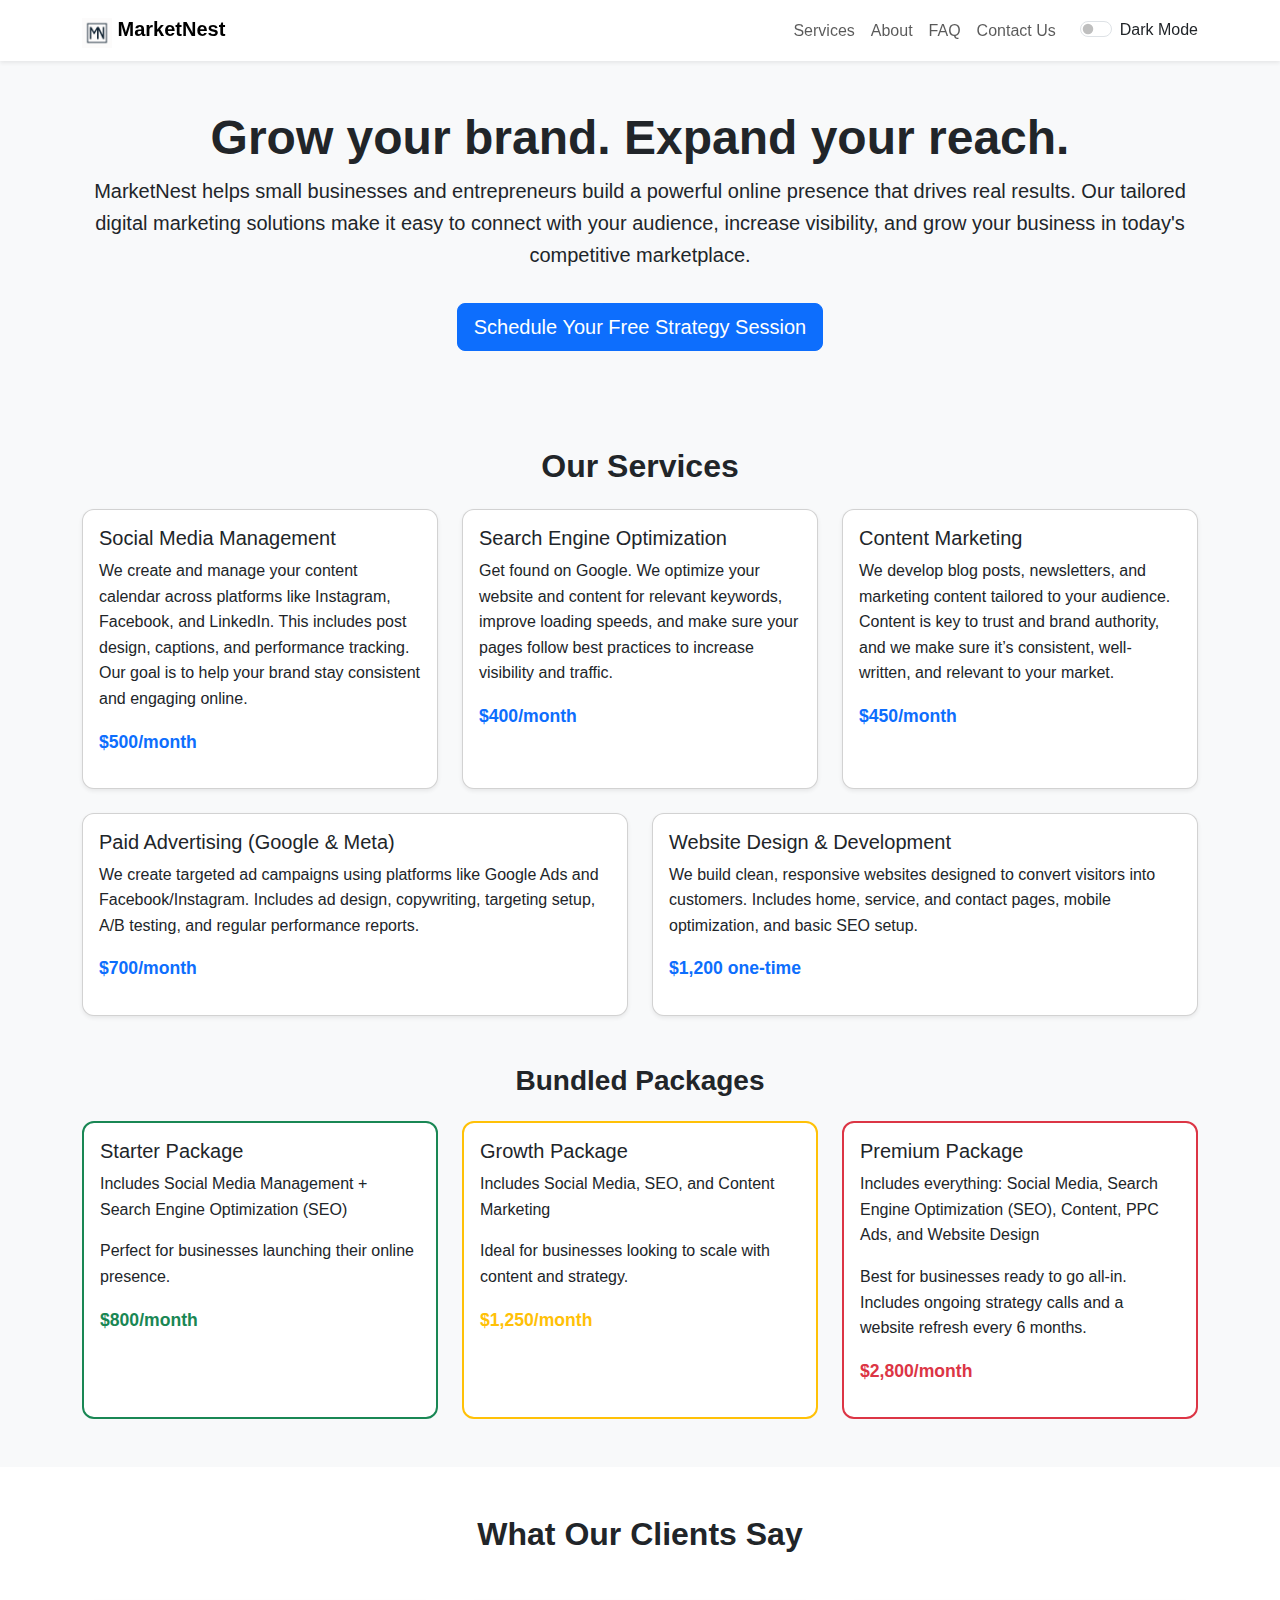
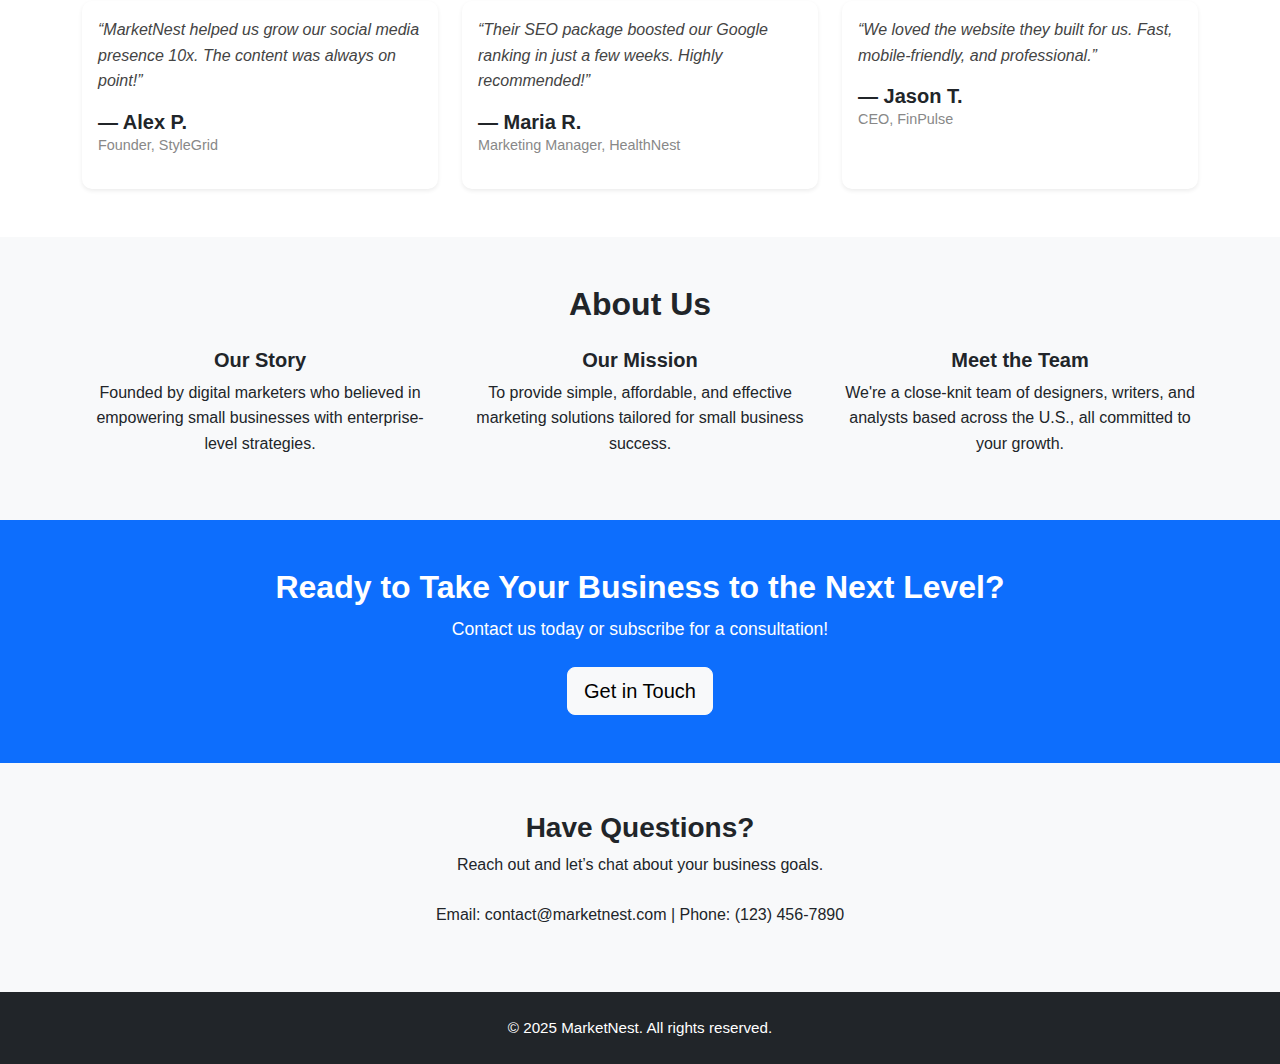
==== commit b6ee1fe6: "Made a small copy edit" ====
--- a/index.html
+++ b/index.html
@@ -24,7 +24,7 @@
           <li class="nav-item"><a class="nav-link" href="services.html">Services</a></li>
           <li class="nav-item"><a class="nav-link" href="about.html">About</a></li>
           <li class="nav-item"><a class="nav-link" href="faq.html">FAQ</a></li>
-          <li class="nav-item"><a class="nav-link" href="contact.html">Contact</a></li>
+          <li class="nav-item"><a class="nav-link" href="contact.html">Contact Us</a></li>
           <li class="nav-item ps-3">
             <div class="form-check form-switch">
               <input class="form-check-input" type="checkbox" id="darkModeToggle">
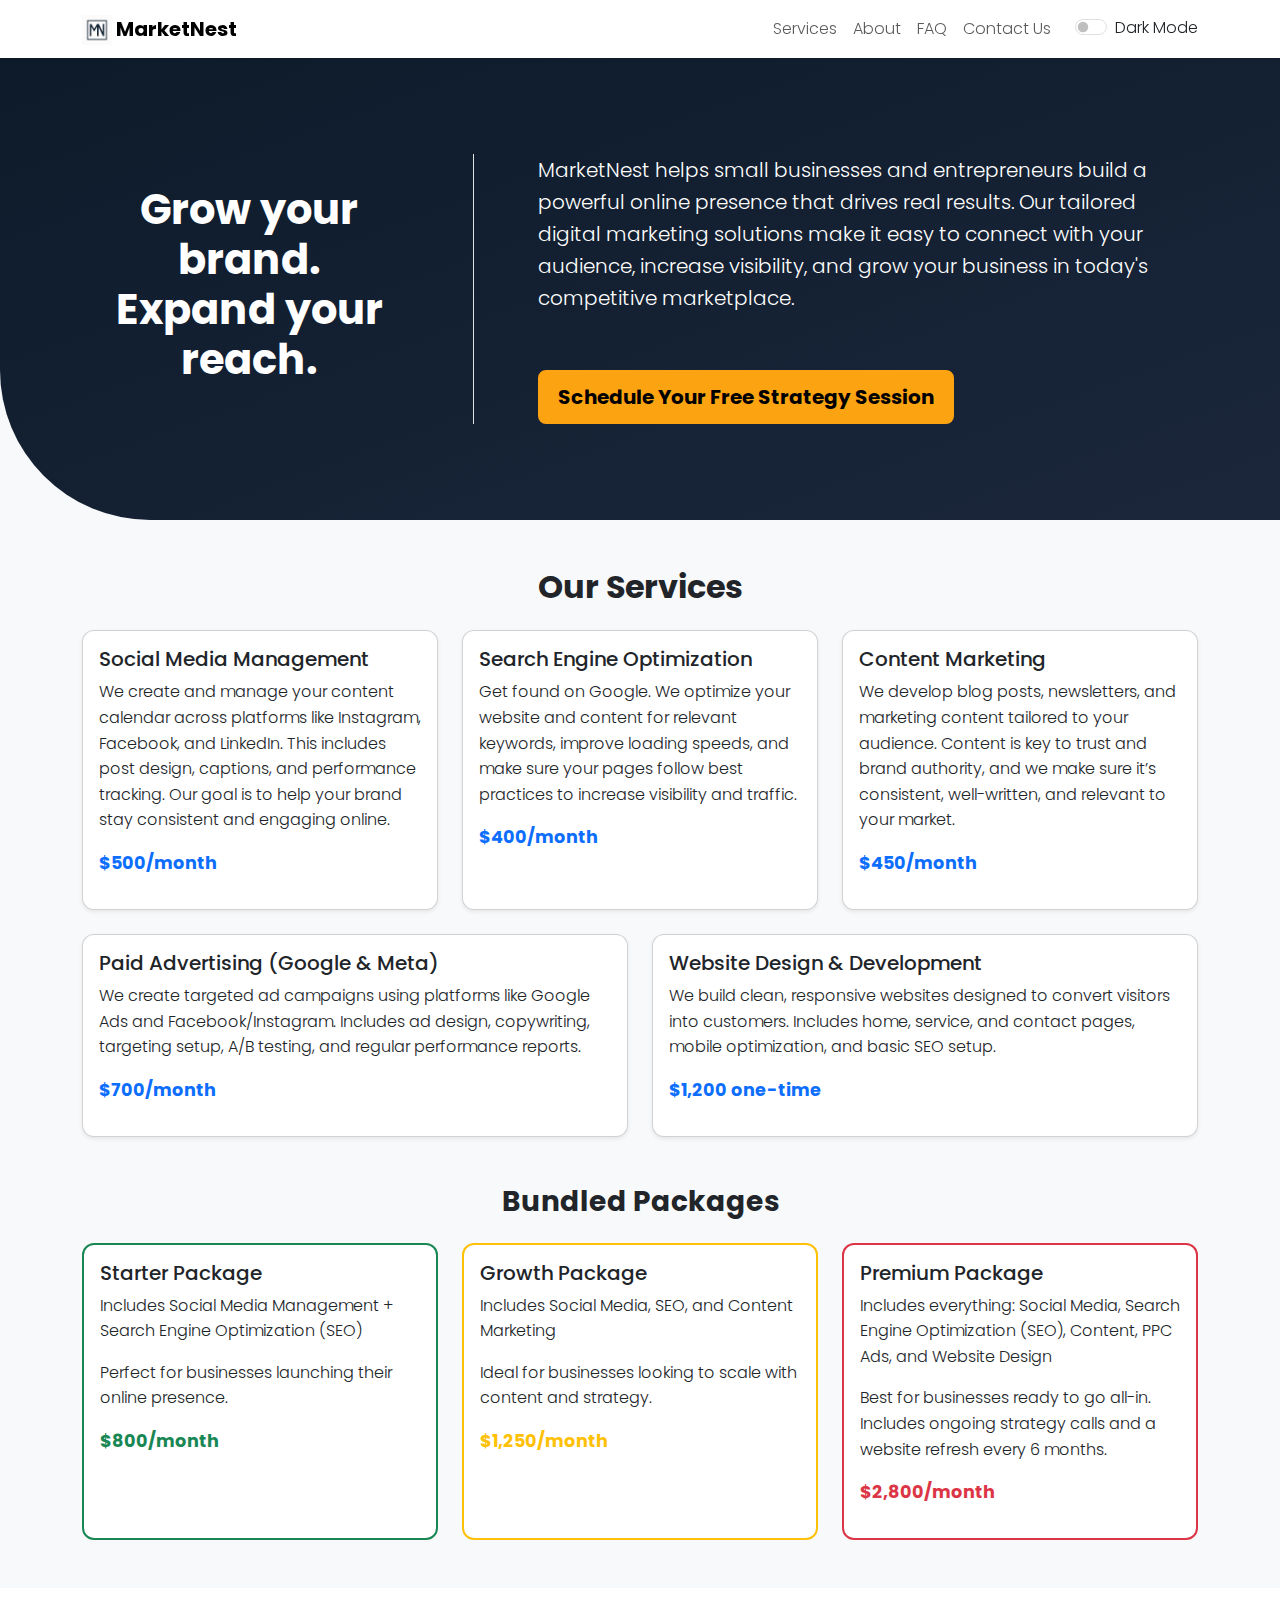
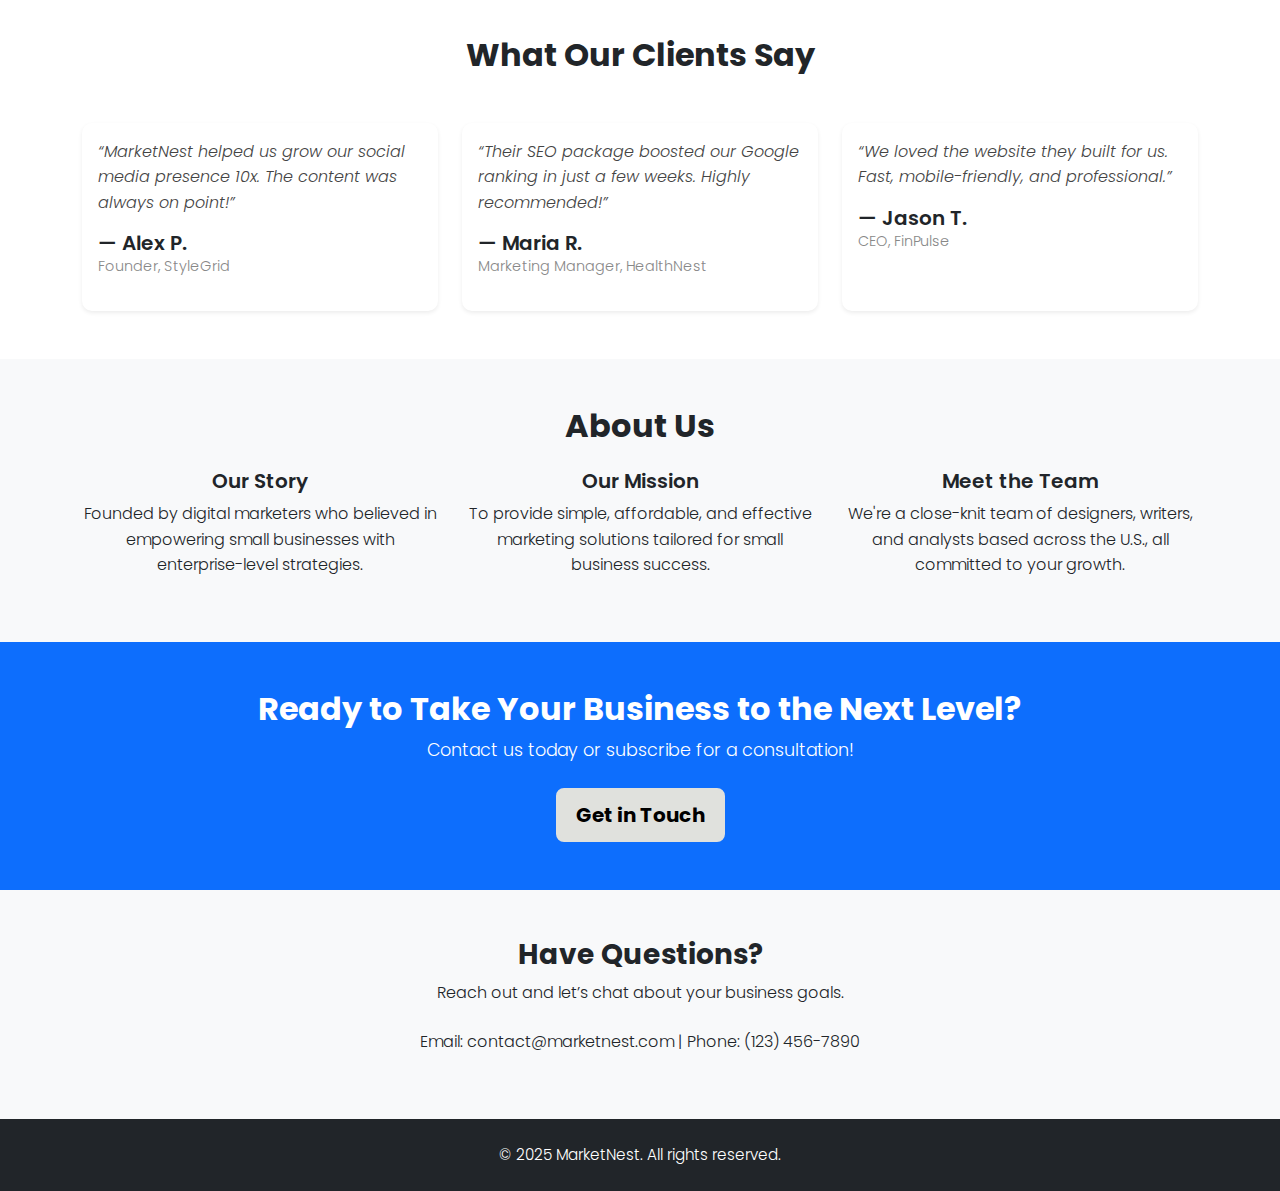
==== commit 94000a5d: "Made style updates to landing page." ====
--- a/index.html
+++ b/index.html
@@ -5,6 +5,10 @@
   <meta name="viewport" content="width=device-width, initial-scale=1">
   <title>MarketNest | Your Digital Growth Partner</title>
   <link href="https://cdn.jsdelivr.net/npm/bootstrap@5.3.3/dist/css/bootstrap.min.css" rel="stylesheet">
+  <!-- Google Font - Poppins -->
+  <link rel="preconnect" href="https://fonts.googleapis.com">
+  <link rel="preconnect" href="https://fonts.gstatic.com" crossorigin>
+  <link href="https://fonts.googleapis.com/css2?family=Poppins:ital,wght@0,100;0,200;0,300;0,400;0,500;0,600;0,700;0,800;0,900;1,100;1,200;1,300;1,400;1,500;1,600;1,700;1,800;1,900&display=swap" rel="stylesheet">
   <link href="style.css" rel="stylesheet"/>
 </head>
 <body>
@@ -37,14 +41,16 @@
   </nav>
 
   <!-- Header -->
-  <header class="py-5 bg-light text-center">
-    <div class="container">
-      <h1 class="display-5 fw-bold">Grow your brand. Expand your reach.</h1>
-      <p class="lead">
-        MarketNest helps small businesses and entrepreneurs build a powerful online presence that drives real results.
-        Our tailored digital marketing solutions make it easy to connect with your audience, increase visibility, and grow your business in today's competitive marketplace.
-      </p>
-      <a href="#contact" class="btn btn-primary btn-lg mt-3">Schedule Your Free Strategy Session</a>
+  <header id="header-content" class="bg-light text-center">
+    <div class="container header-wrapper">
+      <h1 class="display-5 fw-bold">Grow your brand. <br/>Expand your reach.</h1>
+      <div class="header-text">
+        <p class="lead">
+          MarketNest helps small businesses and entrepreneurs build a powerful online presence that drives real results.
+          Our tailored digital marketing solutions make it easy to connect with your audience, increase visibility, and grow your business in today's competitive marketplace.
+        </p>
+        <a href="#contact" class="btn btn-primary btn-lg mt-3">Schedule Your Free Strategy Session</a>
+      </div>
     </div>
   </header>
 
--- a/style.css
+++ b/style.css
@@ -1,10 +1,96 @@
+/*************************************************
+    Theme Styles
+*************************************************/
+/* Theme Colors */
+:root {
+  --darkest-blue: #0d1b2a;
+  --dark-blue: #1b263b; /* primary color */
+  --yellow: #fca311; /* secondary color */
+  --red: #8e2d2e; /* secondary color */
+  --lt-gray: #e0e1dd;
+  --black: #000;
+  --white: #fff; 
+}
+
+/******* Themed Buttons *******/
+/* Primary Button */
+.btn.btn-primary{
+  background-color:var(--yellow);
+  border:4px solid var(--yellow);
+  color:var(--black);
+  font-weight:700;
+}
+.btn.btn-primary:focus,
+.btn.btn-primary:hover,
+.btn.btn-primary:active{
+  background-color:transparent;
+  border-color:var(--yellow);
+  color:var(--yellow);
+}
+
+/* Light Button */
+.btn.btn-light{
+  background-color:var(--lt-gray);
+  border:4px solid var(--lt-gray);
+  color:var(--black);
+  font-weight:700;
+}
+.btn.btn-light:focus,
+.btn.btn-light:hover,
+.btn.btn-light:active{
+  background-color:transparent;
+  border-color:var(lt-gray);
+  color:var(--lt-gray);
+}
+
+
+/*************************************************/
 /* General page styling */
 body {
-    font-family: 'Segoe UI', Tahoma, Geneva, Verdana, sans-serif;
+    /*font-family: 'Segoe UI', Tahoma, Geneva, Verdana, sans-serif;*/
+    font-family: "Poppins", sans-serif;
+    font-weight:300;
+    font-style:normal;
     line-height: 1.6;
     background-color: #f8f9fa;
   }
   
+  /* Header */
+  header#header-content{
+    background-color:var(--dark-blue);
+    background-image:linear-gradient(to bottom right,var(--darkest-blue), var(--dark-blue));
+    color:var(--white);
+    padding-top:6em;
+    padding-bottom:6em;
+  }
+  header#header-content h1{
+    font-size:2.6rem;
+  }
+  header#header-content .lead{
+    margin-bottom:2em;
+  }
+  @media(min-width:768px){
+    header#header-content{
+      border-radius: 0 0 0 150px;
+    }
+  }
+  @media(min-width:1024px){
+    header#header-content .header-wrapper{
+      display:flex;
+      justify-content:space-between;
+      align-items:center;
+    }
+    header#header-content h1{
+      width:30%;
+    }
+    header#header-content .header-text{
+      width:65%;
+      padding-left:4em;
+      border-left:.5px solid var(--lt-gray);
+      text-align:left;
+    }
+  }
+
   /* Section Titles */
   h2, h3 {
     font-weight: 700;
@@ -124,6 +210,11 @@
   color: #e0e0e0;
 }
 
+body.dark-mode .navbar .navbar-brand, 
+body.dark-mode .navbar .nav-link{
+  color:#fff;
+}
+
 body.dark-mode .bg-light {
   background-color: #1f1f1f !important;
 }
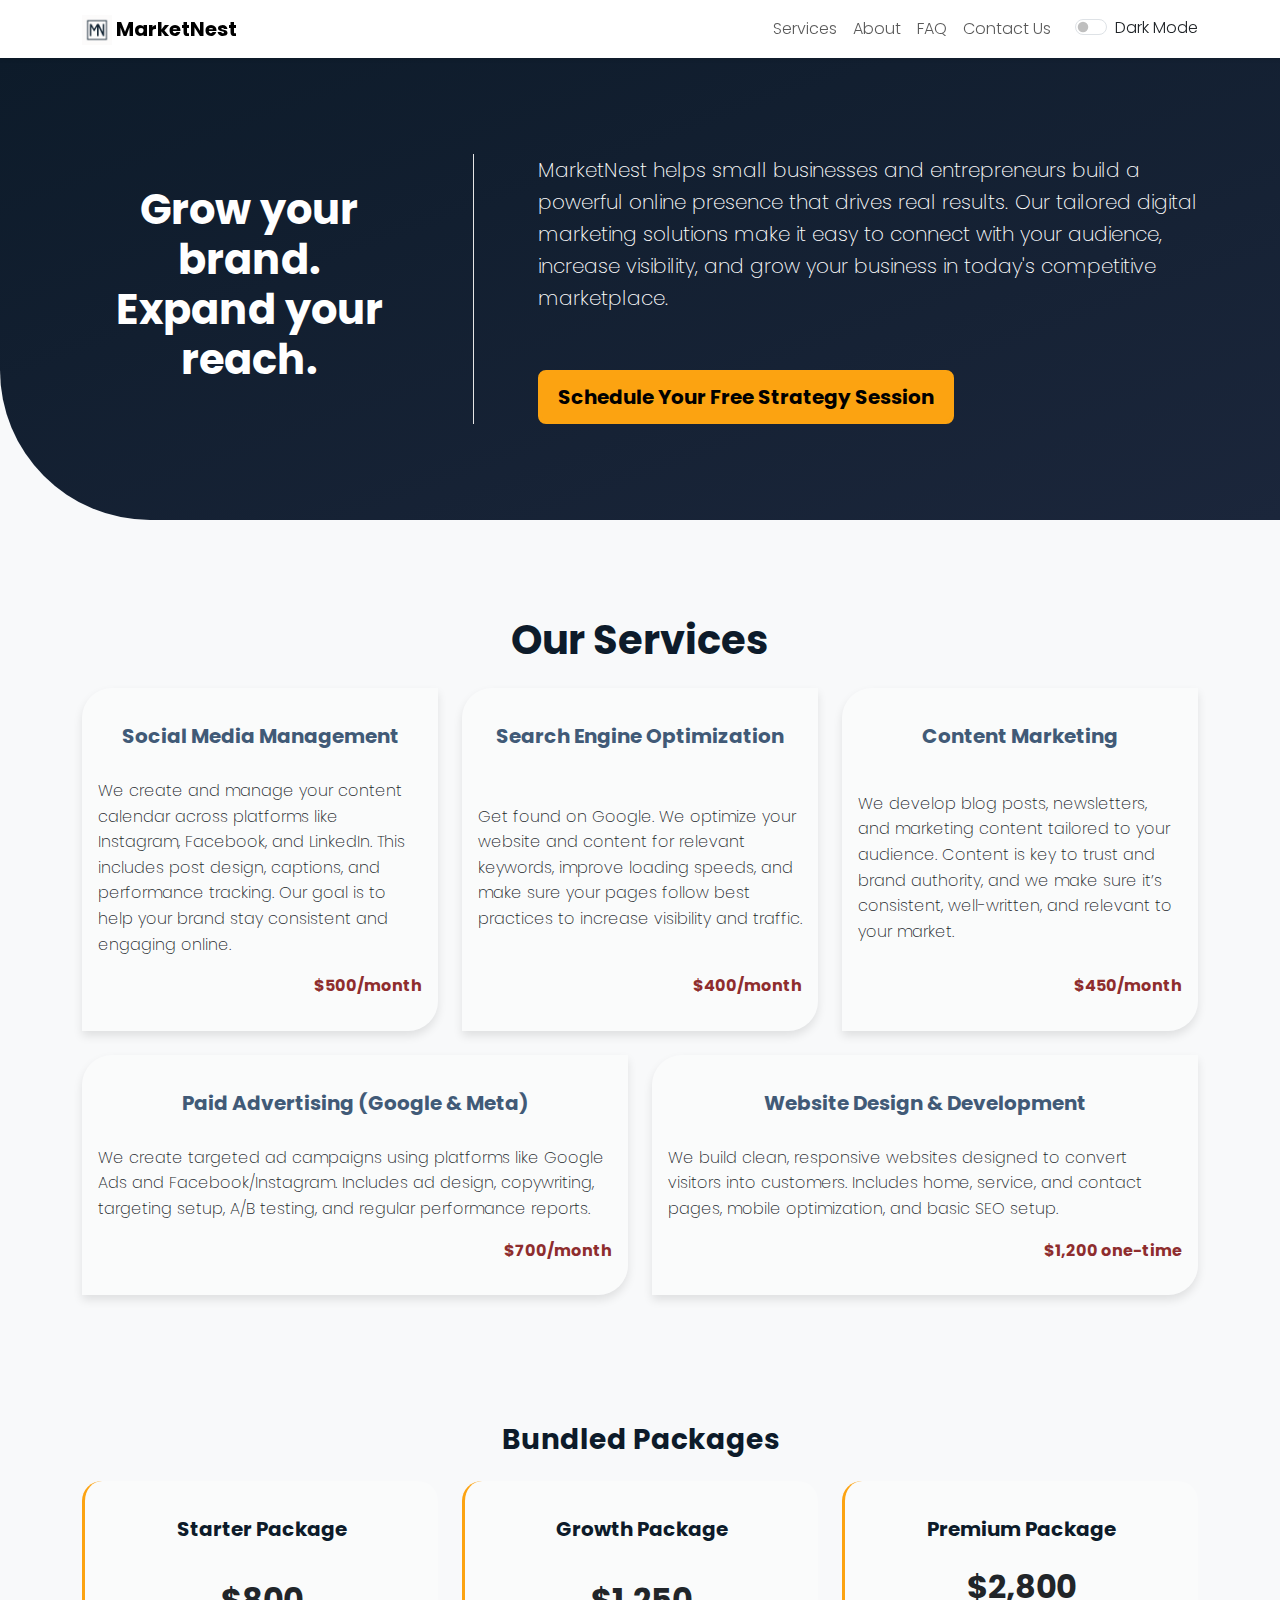
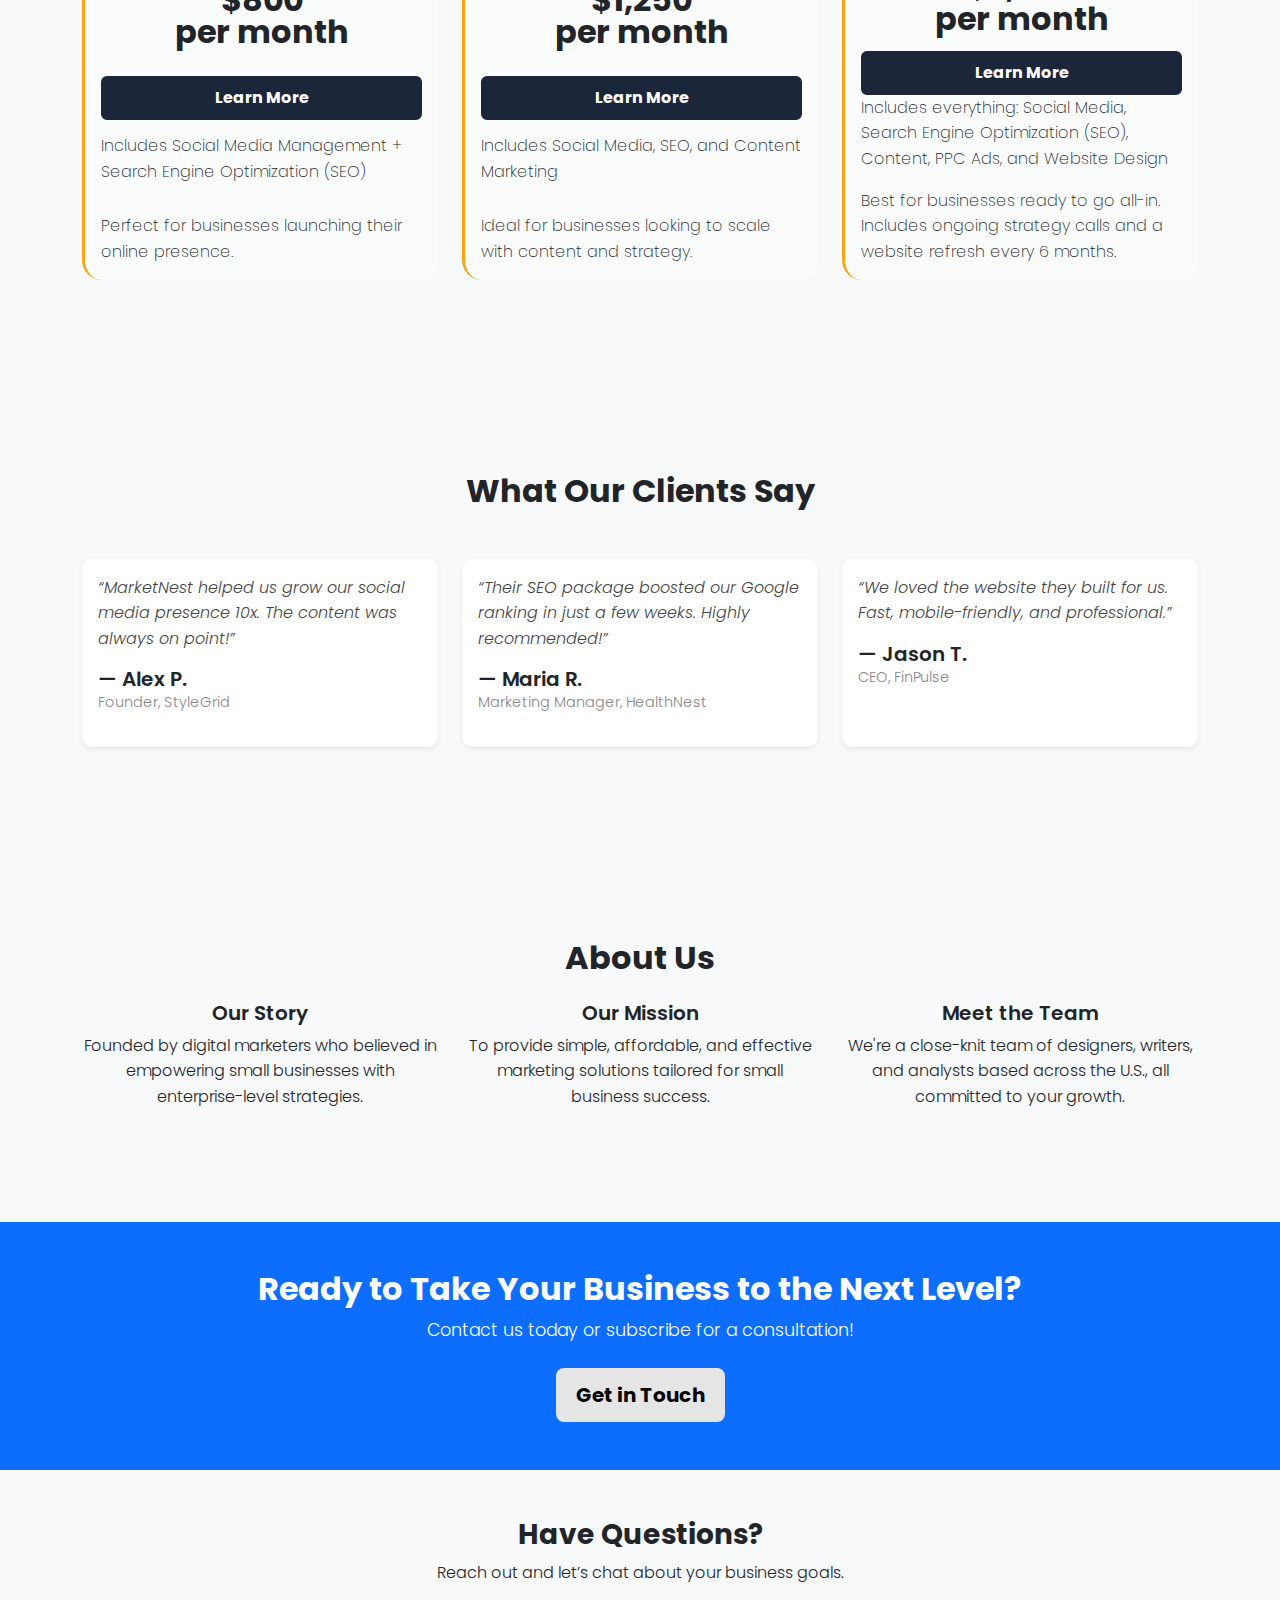
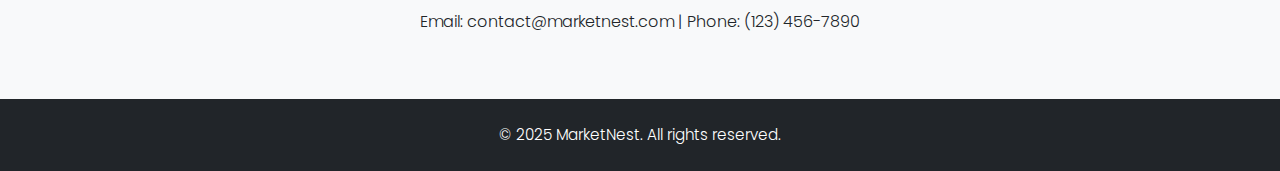
==== commit 0f29be07: "Made style updates" ====
--- a/index.html
+++ b/index.html
@@ -41,7 +41,7 @@
   </nav>
 
   <!-- Header -->
-  <header id="header-content" class="bg-light text-center">
+  <header id="header-content" class="text-center">
     <div class="container header-wrapper">
       <h1 class="display-5 fw-bold">Grow your brand. <br/>Expand your reach.</h1>
       <div class="header-text">
@@ -57,7 +57,7 @@
   <main>
 
     <!-- Services Section -->
-    <section id="services" class="py-5 bg-light">
+    <section id="services">
       <div class="container">
         <h2 class="text-center mb-4">Our Services</h2>
         <div class="row g-4">
@@ -109,36 +109,39 @@
         </div>
 
         <!-- Bundled Packages -->
-        <div class="mt-5">
+        <div id="bundled-section">
           <h3 class="text-center mb-4">Bundled Packages</h3>
           <div class="row g-4">
             <div class="col-md-4">
-              <div class="card border-success h-100">
+              <div class="card h-100">
                 <div class="card-body">
                   <h5 class="card-title">Starter Package</h5>
+                  <p class="price-text">$800<br/>per month</p>
+                  <a href="services.html" class="btn btn-blue" aria-label="Learn More about Starter Package">Learn More</a>
                   <p class="card-text">Includes Social Media Management + Search Engine Optimization (SEO)</p>
                   <p class="card-text">Perfect for businesses launching their online presence.</p>
-                  <p class="text-success fw-bold">$800/month</p>
                 </div>
               </div>
             </div>
             <div class="col-md-4">
-              <div class="card border-warning h-100">
+              <div class="card h-100">
                 <div class="card-body">
                   <h5 class="card-title">Growth Package</h5>
+                  <p class="price-text">$1,250<br/>per month</p>
+                  <a href="services.html" class="btn btn-blue" aria-label="Learn more about Growth Package">Learn More</a>
                   <p class="card-text">Includes Social Media, SEO, and Content Marketing</p>
                   <p class="card-text">Ideal for businesses looking to scale with content and strategy.</p>
-                  <p class="text-warning fw-bold">$1,250/month</p>
                 </div>
               </div>
             </div>
             <div class="col-md-4">
-              <div class="card border-danger h-100">
+              <div class="card h-100">
                 <div class="card-body">
                   <h5 class="card-title">Premium Package</h5>
+                  <p class="price-text">$2,800<br/>per month</p>
+                  <a href="service.html" class="btn btn-blue" aria-label="learn more about Premium Package">Learn More</a>
                   <p class="card-text">Includes everything: Social Media, Search Engine Optimization (SEO), Content, PPC Ads, and Website Design</p>
                   <p class="card-text">Best for businesses ready to go all-in. Includes ongoing strategy calls and a website refresh every 6 months.</p>
-                  <p class="text-danger fw-bold">$2,800/month</p>
                 </div>
               </div>
             </div>
@@ -149,7 +152,7 @@
     </section>
 
     <!-- Testimonials -->
-    <section id="testimonials" class="py-5 bg-white">
+    <section id="testimonials">
       <div class="container">
         <h2 class="text-center mb-5">What Our Clients Say</h2>
         <div class="row g-4">
@@ -185,7 +188,7 @@
     </section>
 
     <!-- About -->
-    <section id="about" class="py-5 bg-light">
+    <section id="about">
       <div class="container">
         <h2 class="text-center mb-4">About Us</h2>
         <div class="row text-center">
--- a/style.css
+++ b/style.css
@@ -5,15 +5,21 @@
 :root {
   --darkest-blue: #0d1b2a;
   --dark-blue: #1b263b; /* primary color */
+  --med-blue:#415a77; /* secondary blue color */
   --yellow: #fca311; /* secondary color */
   --red: #8e2d2e; /* secondary color */
-  --lt-gray: #e0e1dd;
+  --lt-gray: #e5e5e5;
+  --lighter-gray: #f8f9fa;
   --black: #000;
   --white: #fff; 
 }
 
 /******* Themed Buttons *******/
 /* Primary Button */
+.btn{
+  font-weight:700;
+  border-width:4px;
+}
 .btn.btn-primary{
   background-color:var(--yellow);
   border:4px solid var(--yellow);
@@ -39,22 +45,41 @@
 .btn.btn-light:hover,
 .btn.btn-light:active{
   background-color:transparent;
-  border-color:var(lt-gray);
+  border-color:var(--lt-gray);
   color:var(--lt-gray);
 }
 
-
+/* Dark Blue Button */
+.btn.btn-blue{
+  background-color: var(--dark-blue);
+  border-color: var(--dark-blue);
+  color:var(--white);
+}
+.btn.btn-blue:focus,
+.btn.btn-blue:hover,
+.btn.btn-blue:active{
+  background-color:transparent;
+  border-color:var(--dark-blue);
+  color:var(--dark-blue);
+}
 /*************************************************/
-/* General page styling */
+/*************************************************
+    General Styles
+*************************************************/
 body {
     /*font-family: 'Segoe UI', Tahoma, Geneva, Verdana, sans-serif;*/
     font-family: "Poppins", sans-serif;
     font-weight:300;
     font-style:normal;
     line-height: 1.6;
-    background-color: #f8f9fa;
-  }
-  
+    background-color:var(--lighter-gray);
+  }
+  main section{
+    padding:6em 0;
+  }
+/*************************************************
+    Landing Page Styles
+*************************************************/
   /* Header */
   header#header-content{
     background-color:var(--dark-blue);
@@ -68,6 +93,7 @@
   }
   header#header-content .lead{
     margin-bottom:2em;
+    font-weight:200;
   }
   @media(min-width:768px){
     header#header-content{
@@ -96,21 +122,66 @@
     font-weight: 700;
   }
   
-  /* Service Cards */
-  .card {
-    border-radius: 12px;
+  /* Service Section */
+  #services h2{
+    font-size:2.5em;
+    color:var(--darkest-blue);
+  }
+  #services .card {
+    border-radius: 30px 0 30px 0;
+    border:none;
+    box-shadow:0 5px 10px rgba(0,0,0,0.1) !important;
     transition: transform 0.2s ease, box-shadow 0.2s ease;
-  }
-  
-  .card:hover {
+    background-color:rgba(255,255,255,0.3) !important;
+  }
+  #services .card:hover {
     transform: translateY(-5px);
-    box-shadow: 0 10px 20px rgba(0,0,0,0.1);
-  }
-  
-  /* Price Styling */
-  .card .fw-bold {
-    font-size: 1.1rem;
-    margin-top: 10px;
+    box-shadow: 0 10px 20px rgba(0,0,0,0.3) !important;
+  }
+  #services .card-body{
+    display:flex;
+    flex-direction:column;
+    justify-content:space-between;
+  }
+  #services .card-body .card-title{
+    font-weight:700;
+    text-align:center;
+    margin:1em 0 1.5em;
+    color:var(--med-blue);
+  }
+  #services .card-body .card-text{
+    font-weight:200;
+  }
+  #services .card-body .text-primary{
+    color:var(--red) !important;
+    text-align:right;
+  }
+  @media (max-width:768px) and (min-width:992px) {
+    #services .card-body{
+      padding:1.5em;
+    }
+  }
+
+  /* Bundled Price Section */
+  #bundled-section{
+    margin-top:8em;
+  }
+  #bundled-section h3{
+    color: var(--darkest-blue);
+  }
+  #bundled-section .card{
+    border-radius:20px;
+    box-shadow:none !important;
+    border-left:3px solid var(--yellow);
+  }
+  #bundled-section .card-body .card-title{
+    color:var(--darkest-blue);
+  }
+  #bundled-section .price-text{
+    font-weight:700;
+    font-size:2em;
+    text-align:center;
+    line-height:1;
   }
   
   /* Section Padding */
@@ -259,3 +330,37 @@
 body.dark-mode footer {
   background-color: #000 !important;
 }
+
+.story-header {
+  position: relative;
+  background-image: url('AboutUs_ourStory.jpg');
+  background-size: cover;
+  background-position: center;
+  background-repeat: no-repeat;
+  border-radius: 5px;
+  margin-top: 5px;
+  height: 260px;
+  display: flex;
+  align-items: center;
+  justify-content: center;
+  overflow: hidden;
+}
+
+.story-header::before {
+  content: "";
+  position: absolute;
+  top: 0; left: 0;
+  width: 100%; height: 100%;
+  background-color: rgba(0, 0, 0, 0.5); /* Adjust opacity as needed */
+  z-index: 1;
+  border-radius: 5px;
+}
+
+.story-header h2 {
+  position: relative;
+  z-index: 2;
+  color: #fff;
+  font-size: 60px;
+  font-weight: 900;
+  text-shadow: 2px 2px 6px rgba(0, 0, 0, 0.4);
+}
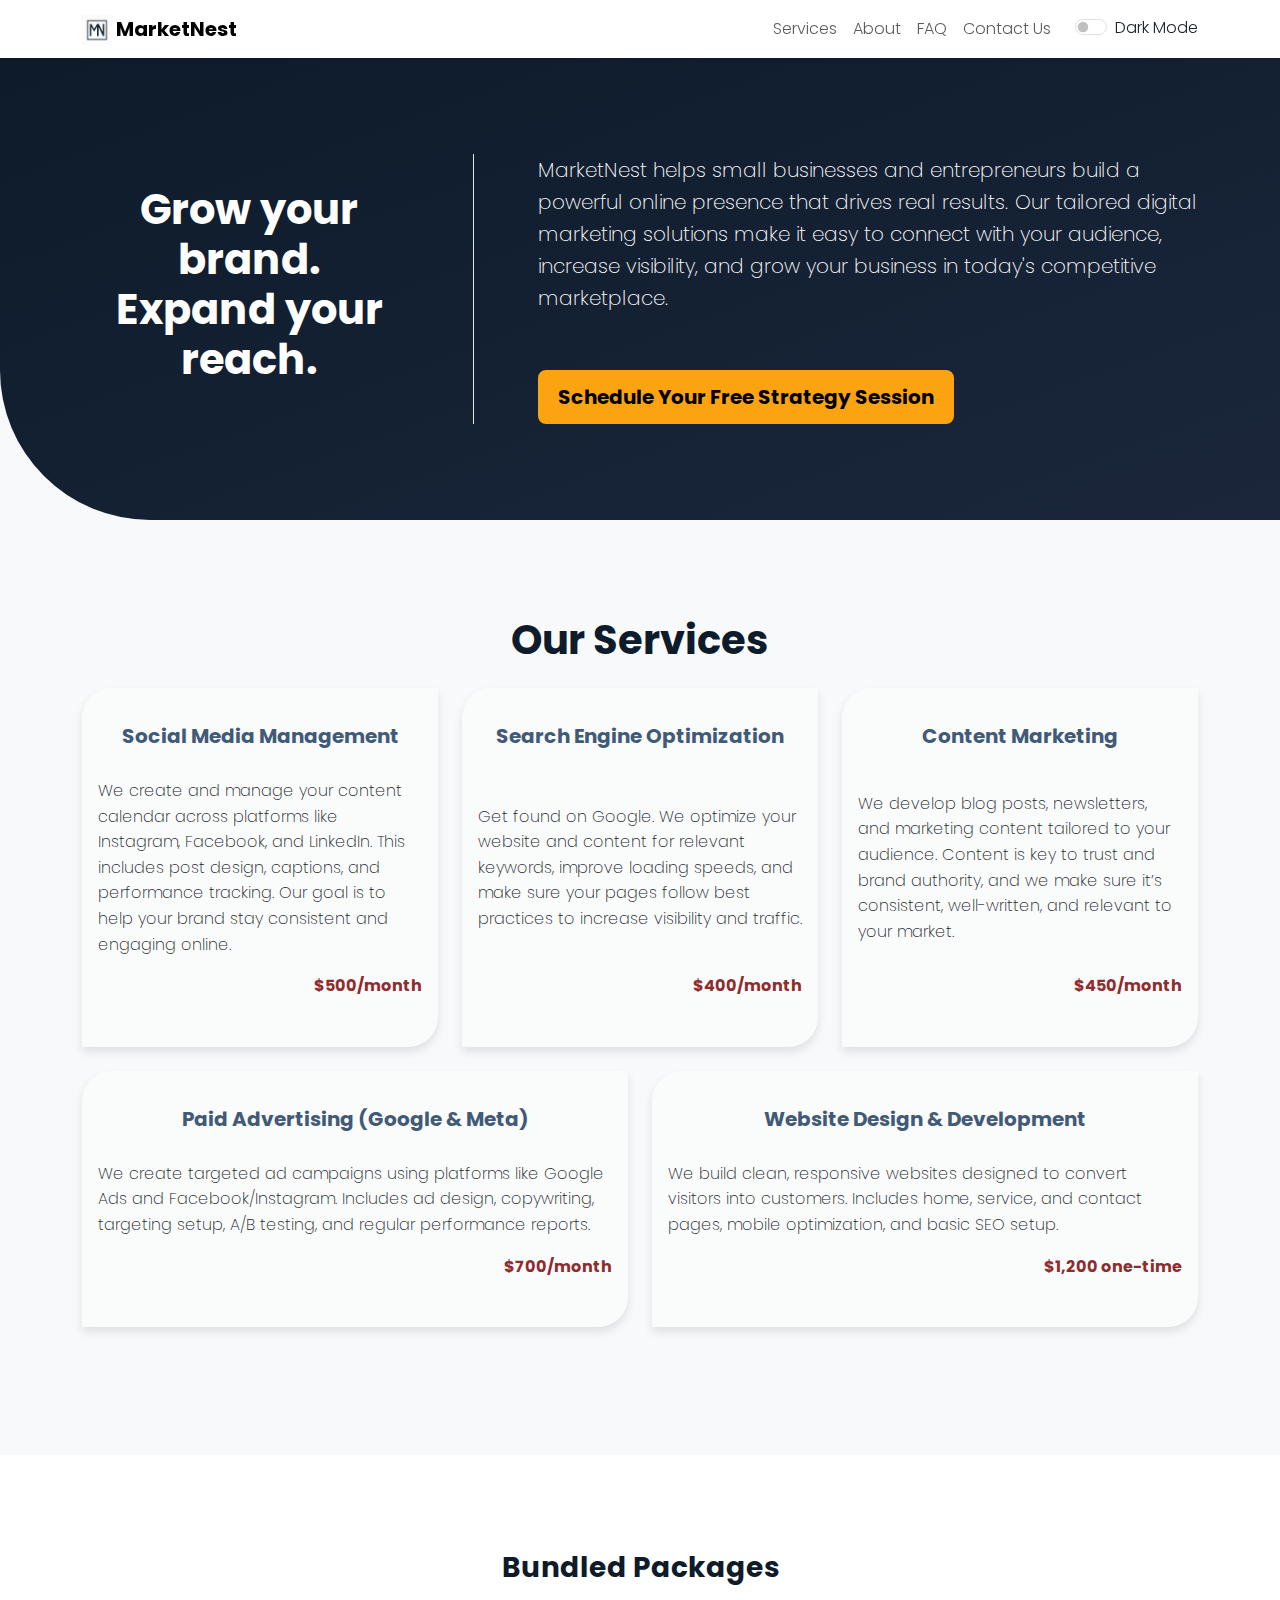
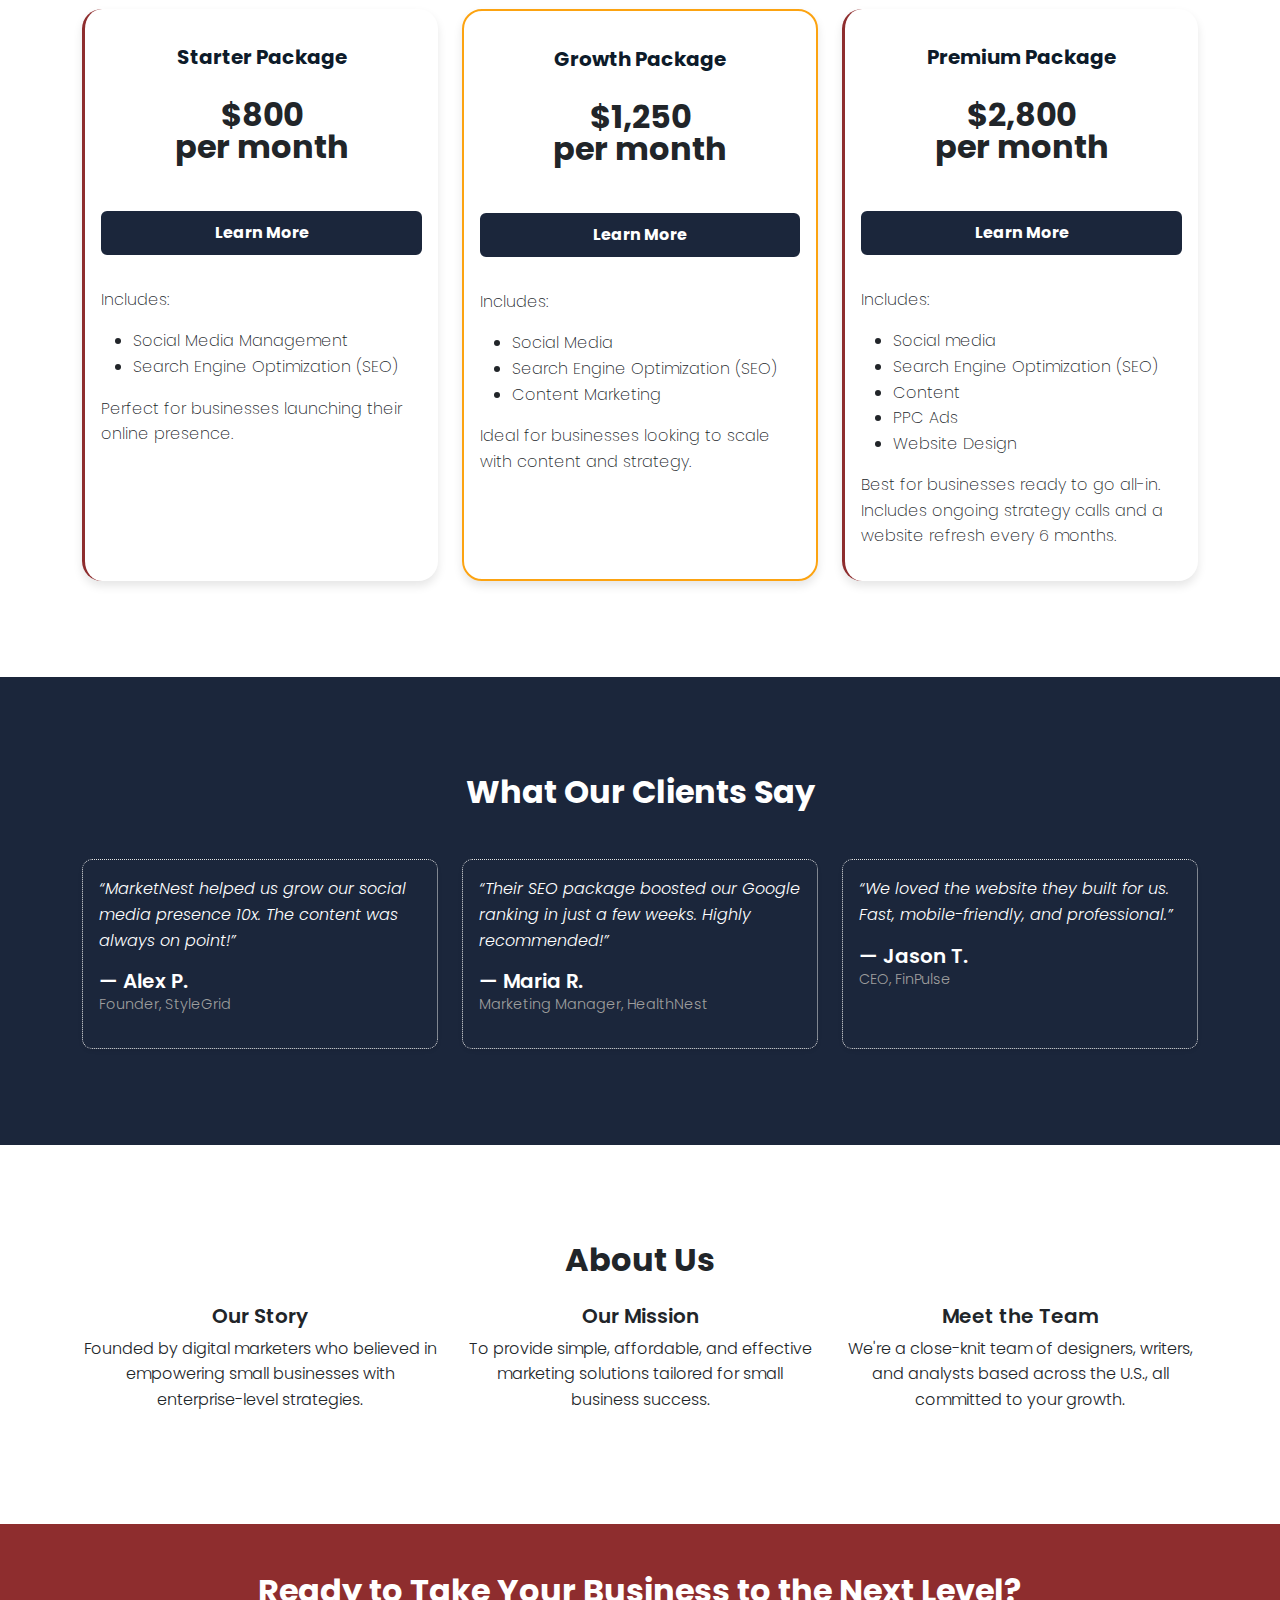
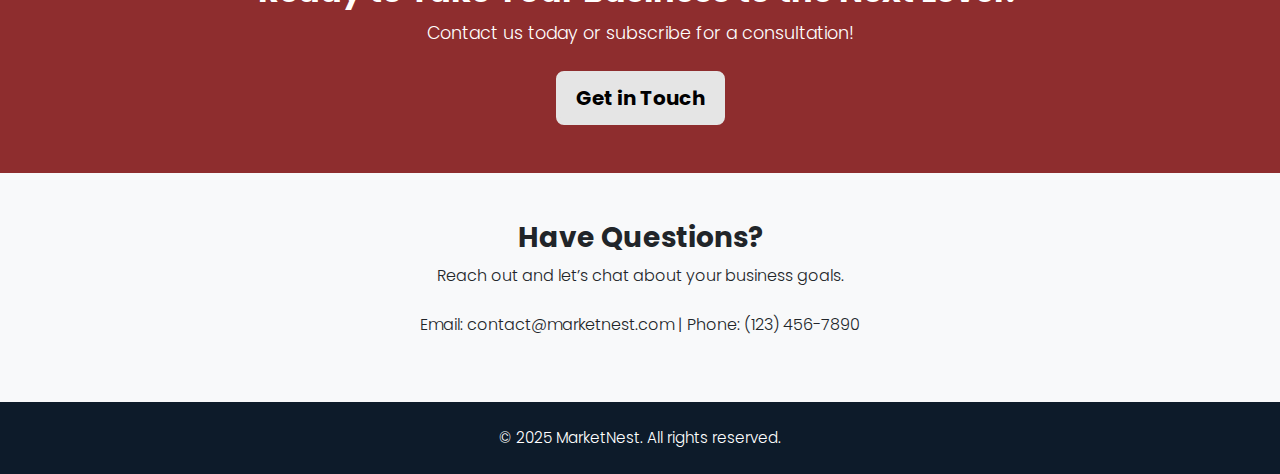
==== commit 54ca98c0: "Finished styling landing page" ====
--- a/index.html
+++ b/index.html
@@ -107,19 +107,27 @@
             </div>
           </div>
         </div>
-
-        <!-- Bundled Packages -->
-        <div id="bundled-section">
+      </div>
+
+      <!-- Bundled Packages -->
+      <div id="bundled-section">
+        <div class="container">
           <h3 class="text-center mb-4">Bundled Packages</h3>
-          <div class="row g-4">
+          <div class="row g-4 cards-wrapper">
             <div class="col-md-4">
               <div class="card h-100">
                 <div class="card-body">
                   <h5 class="card-title">Starter Package</h5>
                   <p class="price-text">$800<br/>per month</p>
                   <a href="services.html" class="btn btn-blue" aria-label="Learn More about Starter Package">Learn More</a>
-                  <p class="card-text">Includes Social Media Management + Search Engine Optimization (SEO)</p>
-                  <p class="card-text">Perfect for businesses launching their online presence.</p>
+                  <div>
+                    <p class="card-text">Includes:</p>
+                    <ul class="card-text">
+                      <li>Social Media Management</li>
+                      <li>Search Engine Optimization (SEO)</li>
+                    </ul>
+                    <p class="card-text">Perfect for businesses launching their online presence.</p>
+                  </div>
                 </div>
               </div>
             </div>
@@ -129,8 +137,15 @@
                   <h5 class="card-title">Growth Package</h5>
                   <p class="price-text">$1,250<br/>per month</p>
                   <a href="services.html" class="btn btn-blue" aria-label="Learn more about Growth Package">Learn More</a>
-                  <p class="card-text">Includes Social Media, SEO, and Content Marketing</p>
-                  <p class="card-text">Ideal for businesses looking to scale with content and strategy.</p>
+                  <div>
+                    <p class="card-text">Includes:</p>
+                    <ul class="card-text">
+                      <li>Social Media</li>
+                      <li>Search Engine Optimization (SEO)</li>
+                      <li>Content Marketing</li>
+                    </ul>
+                    <p class="card-text">Ideal for businesses looking to scale with content and strategy.</p>
+                  </div>
                 </div>
               </div>
             </div>
@@ -140,14 +155,22 @@
                   <h5 class="card-title">Premium Package</h5>
                   <p class="price-text">$2,800<br/>per month</p>
                   <a href="service.html" class="btn btn-blue" aria-label="learn more about Premium Package">Learn More</a>
-                  <p class="card-text">Includes everything: Social Media, Search Engine Optimization (SEO), Content, PPC Ads, and Website Design</p>
-                  <p class="card-text">Best for businesses ready to go all-in. Includes ongoing strategy calls and a website refresh every 6 months.</p>
+                  <div>
+                    <p class="card-text">Includes:</p>
+                    <ul class="card-text">
+                      <li>Social media</li>
+                      <li>Search Engine Optimization (SEO)</li>
+                      <li>Content</li>
+                      <li>PPC Ads</li>
+                      <li>Website Design</li>
+                    </ul>
+                    <p class="card-text">Best for businesses ready to go all-in. Includes ongoing strategy calls and a website refresh every 6 months.</p>
+                  </div>
                 </div>
               </div>
             </div>
           </div>
         </div>
-
       </div>
     </section>
 
@@ -209,7 +232,7 @@
     </section>
 
     <!-- Call to Action -->
-    <section id="cta" class="py-5 bg-primary text-white text-center">
+    <section id="cta" class="py-5 text-white text-center">
       <div class="container">
         <h2>Ready to Take Your Business to the Next Level?</h2>
         <p class="mb-4">Contact us today or subscribe for a consultation!</p>
@@ -228,7 +251,7 @@
   </main>
 
   <!-- Footer -->
-  <footer class="py-4 bg-dark text-white text-center">
+  <footer class="py-4 text-white text-center">
     <div class="container">
       <p class="mb-0">&copy; 2025 MarketNest. All rights reserved.</p>
     </div>
--- a/style.css
+++ b/style.css
@@ -67,169 +67,170 @@
     General Styles
 *************************************************/
 body {
-    /*font-family: 'Segoe UI', Tahoma, Geneva, Verdana, sans-serif;*/
-    font-family: "Poppins", sans-serif;
-    font-weight:300;
-    font-style:normal;
-    line-height: 1.6;
-    background-color:var(--lighter-gray);
-  }
-  main section{
-    padding:6em 0;
-  }
+  /*font-family: 'Segoe UI', Tahoma, Geneva, Verdana, sans-serif;*/
+  font-family: "Poppins", sans-serif;
+  font-weight:300;
+  font-style:normal;
+  line-height: 1.6;
+  background-color:var(--lighter-gray);
+}
+
+main section{
+  padding-top:6em;
+}
 /*************************************************
     Landing Page Styles
 *************************************************/
-  /* Header */
+/* Header */
+header#header-content{
+  background-color:var(--dark-blue);
+  background-image:linear-gradient(to bottom right,var(--darkest-blue), var(--dark-blue));
+  color:var(--white);
+  padding-top:6em;
+  padding-bottom:6em;
+}
+header#header-content h1{
+  font-size:2.6rem;
+}
+header#header-content .lead{
+  margin-bottom:2em;
+  font-weight:200;
+}
+@media(min-width:768px){
   header#header-content{
-    background-color:var(--dark-blue);
-    background-image:linear-gradient(to bottom right,var(--darkest-blue), var(--dark-blue));
-    color:var(--white);
-    padding-top:6em;
-    padding-bottom:6em;
+    border-radius: 0 0 0 150px;
+  }
+}
+@media(min-width:1024px){
+  header#header-content .header-wrapper{
+    display:flex;
+    justify-content:space-between;
+    align-items:center;
   }
   header#header-content h1{
-    font-size:2.6rem;
-  }
-  header#header-content .lead{
-    margin-bottom:2em;
-    font-weight:200;
-  }
-  @media(min-width:768px){
-    header#header-content{
-      border-radius: 0 0 0 150px;
-    }
-  }
-  @media(min-width:1024px){
-    header#header-content .header-wrapper{
-      display:flex;
-      justify-content:space-between;
-      align-items:center;
-    }
-    header#header-content h1{
-      width:30%;
-    }
-    header#header-content .header-text{
-      width:65%;
-      padding-left:4em;
-      border-left:.5px solid var(--lt-gray);
-      text-align:left;
-    }
-  }
-
-  /* Section Titles */
-  h2, h3 {
-    font-weight: 700;
-  }
-  
-  /* Service Section */
-  #services h2{
-    font-size:2.5em;
-    color:var(--darkest-blue);
-  }
-  #services .card {
-    border-radius: 30px 0 30px 0;
-    border:none;
-    box-shadow:0 5px 10px rgba(0,0,0,0.1) !important;
-    transition: transform 0.2s ease, box-shadow 0.2s ease;
-    background-color:rgba(255,255,255,0.3) !important;
-  }
-  #services .card:hover {
-    transform: translateY(-5px);
-    box-shadow: 0 10px 20px rgba(0,0,0,0.3) !important;
-  }
+    width:30%;
+  }
+  header#header-content .header-text{
+    width:65%;
+    padding-left:4em;
+    border-left:.5px solid var(--lt-gray);
+    text-align:left;
+  }
+}
+
+/* Section Titles */
+h2, h3 {
+  font-weight: 700;
+}
+
+/* Service Section */
+#services h2{
+  font-size:2.5em;
+  color:var(--darkest-blue);
+}
+#services .card {
+  border-radius: 30px 0 30px 0;
+  border:none;
+  box-shadow:0 5px 10px rgba(0,0,0,0.1) !important;
+  transition: transform 0.2s ease, box-shadow 0.2s ease;
+  background-color:rgba(255,255,255,0.3) !important;
+}
+#services .card:hover {
+  transform: translateY(-5px);
+  box-shadow: 0 10px 20px rgba(0,0,0,0.3) !important;
+}
+#services .card-body{
+  display:flex;
+  flex-direction:column;
+  justify-content:space-between;
+  padding-bottom:2em;
+}
+#services .card-body .card-title{
+  font-weight:700;
+  text-align:center;
+  margin:1em 0 1.5em;
+  color:var(--med-blue);
+}
+#services .card-body .card-text{
+  font-weight:200;
+}
+#services .card-body .text-primary{
+  color:var(--red) !important;
+  text-align:right;
+}
+@media (max-width:768px) and (min-width:992px) {
   #services .card-body{
-    display:flex;
-    flex-direction:column;
-    justify-content:space-between;
-  }
-  #services .card-body .card-title{
-    font-weight:700;
-    text-align:center;
-    margin:1em 0 1.5em;
-    color:var(--med-blue);
-  }
-  #services .card-body .card-text{
-    font-weight:200;
-  }
-  #services .card-body .text-primary{
-    color:var(--red) !important;
-    text-align:right;
-  }
-  @media (max-width:768px) and (min-width:992px) {
-    #services .card-body{
-      padding:1.5em;
-    }
-  }
-
-  /* Bundled Price Section */
-  #bundled-section{
-    margin-top:8em;
-  }
-  #bundled-section h3{
-    color: var(--darkest-blue);
-  }
-  #bundled-section .card{
-    border-radius:20px;
-    box-shadow:none !important;
-    border-left:3px solid var(--yellow);
-  }
-  #bundled-section .card-body .card-title{
-    color:var(--darkest-blue);
-  }
-  #bundled-section .price-text{
-    font-weight:700;
-    font-size:2em;
-    text-align:center;
-    line-height:1;
-  }
-  
-  /* Section Padding */
-  section {
-    padding-top: 3rem;
-    padding-bottom: 3rem;
-  }
-  
-  /* Bundled Package Cards */
-  .card.border-success {
-    border-width: 2px !important;
-  }
-  .card.border-warning {
-    border-width: 2px !important;
-  }
-  .card.border-danger {
-    border-width: 2px !important;
-  }
-  
-
-  /* Testimonials Section */
+    padding:1.5em;
+  }
+}
+
+/* Bundled Price Section */
+#bundled-section{
+  margin-top:8em;
+  background-color:var(--white);
+  padding:6em 0;
+}
+#bundled-section h3{
+  color: var(--darkest-blue);
+}
+#bundled-section .cards-wrapper .col-md-4:nth-child(2) .card{
+  border:2px solid var(--yellow);
+}
+#bundled-section .card{
+  border-radius:20px;
+  border-left:3px solid var(--red);
+}
+#bundled-section .card-body{
+  justify-content:initial;
+}
+#bundled-section .card-body .card-title{
+  color:var(--darkest-blue);
+}
+#bundled-section .btn.btn-blue{
+  margin:2em 0;
+}
+#bundled-section .price-text{
+  font-weight:700;
+  font-size:2em;
+  text-align:center;
+  line-height:1;
+}
+
+/* Testimonials Section */
+#testimonials{
+  padding-bottom:6em;
+  background-color:var(--dark-blue);
+  color:var(--white);
+}
 #testimonials .card {
   border-radius: 10px;
-  border: none;
+  border: 1px dotted var(--lt-gray);
   transition: transform 0.3s ease, box-shadow 0.3s ease;
-}
-
+  background-color:transparent;
+}
 #testimonials .card:hover {
   transform: translateY(-5px);
   box-shadow: 0 12px 24px rgba(0, 0, 0, 0.08);
 }
-
 #testimonials .card-text {
   font-style: italic;
-  color: #444;
-}
-
+  color: var(--white);
+}
 #testimonials .card-title {
   font-weight: 600;
   margin-top: 1rem;
-}
-
+  color:var(--white);
+}
 #testimonials .text-muted {
   font-size: 0.9rem;
-  color: #888 !important;
+  color: #9E9E9E !important;
 }
 
 /* About */
+#about{
+  padding-bottom:6em;
+  background-color: var(--white);
+}
 #about h5 {
   font-weight: 600;
   margin-bottom: 0.5rem;
@@ -247,6 +248,9 @@
 }
 
 /* CTA */
+#cta{
+  background-color:var(--red);
+}
 #cta h2 {
   font-size: 2rem;
 }
@@ -257,7 +261,7 @@
 /* Footer */
 footer {
   font-size: 0.95rem;
-  background-color: #212529;
+  background-color: var(--darkest-blue);
 }
 
 /* Responsive tweaks */
